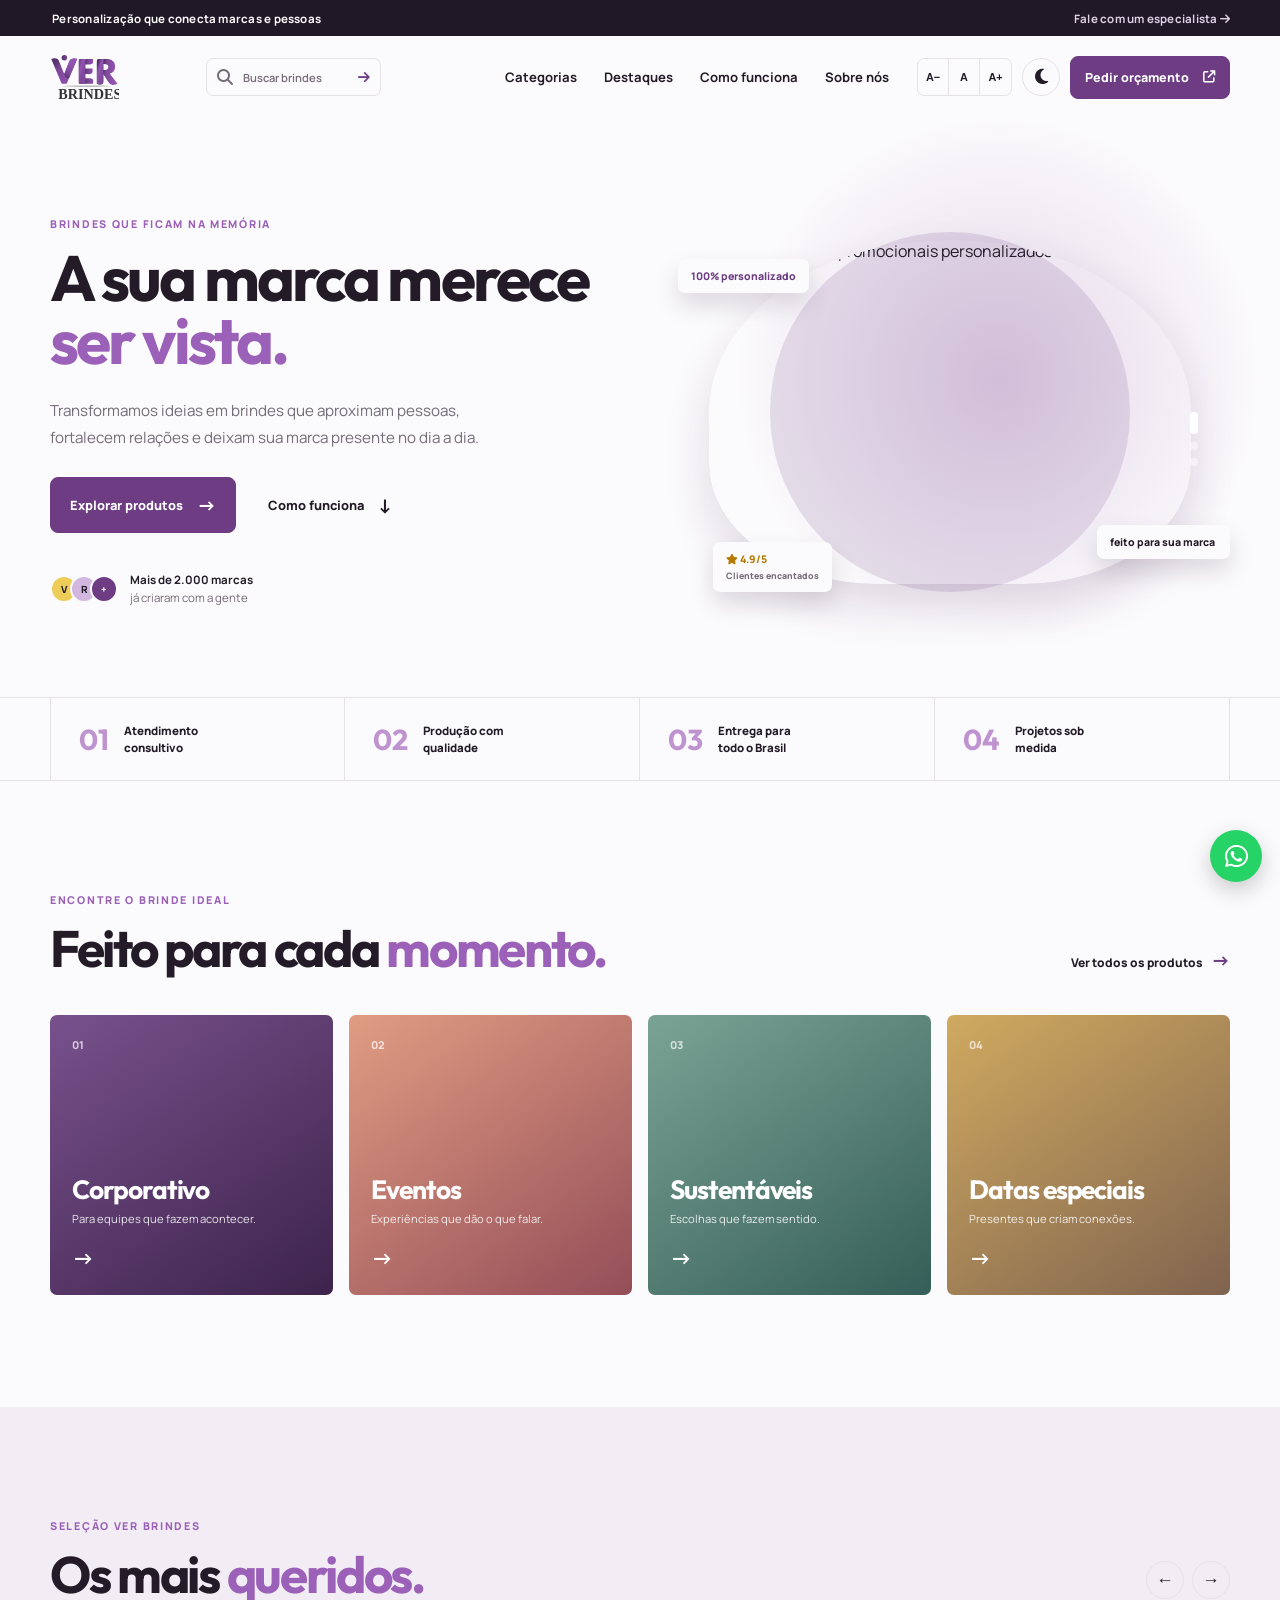
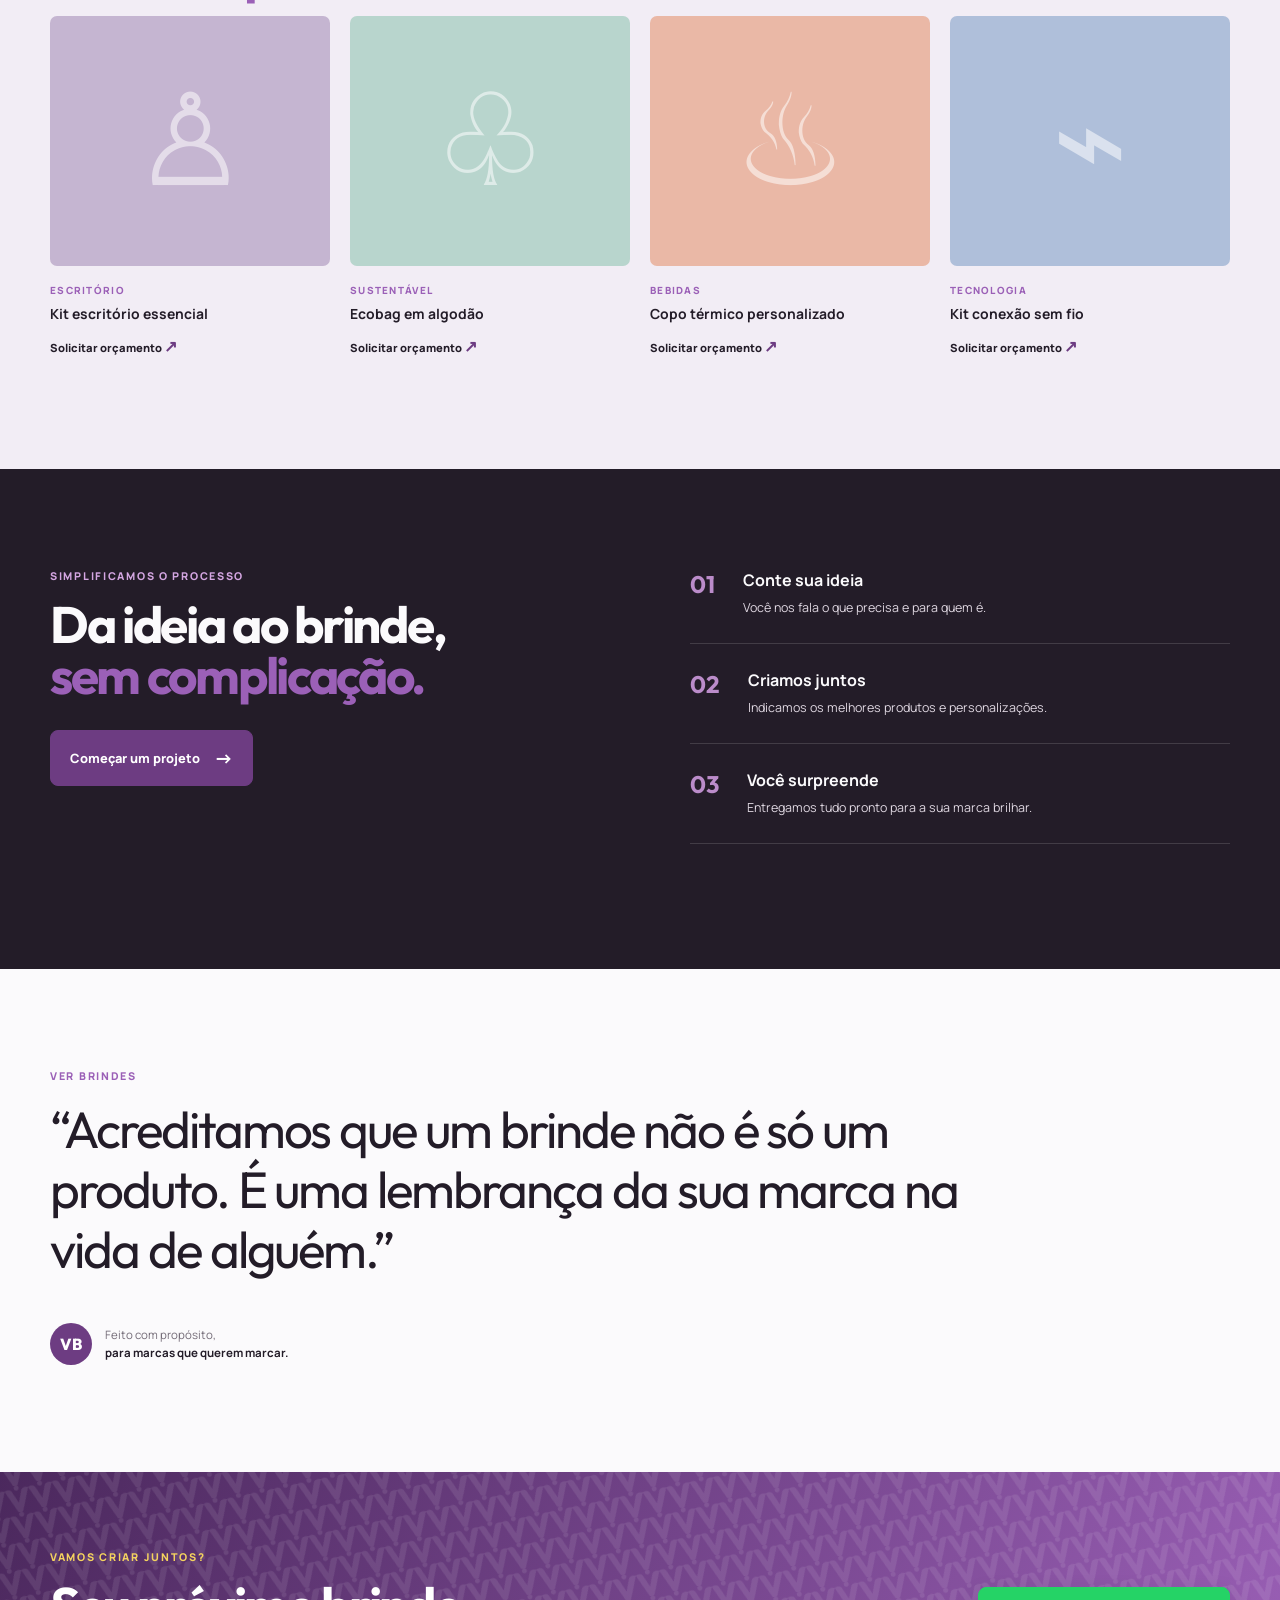
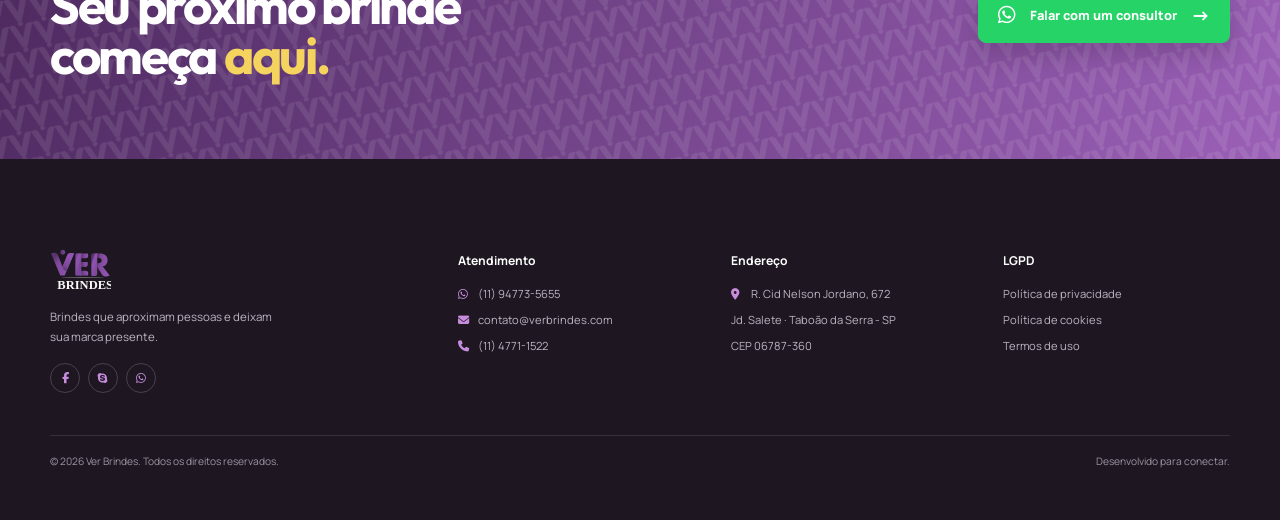
==== index.html @ 1de5b513 "Adicionar layout da Ver Brindes" ====
<!doctype html>
<html lang="pt-BR">
<head>
  <meta charset="utf-8">
  <meta name="viewport" content="width=device-width, initial-scale=1">
  <meta name="description" content="Ver Brindes — produtos personalizados para sua marca.">
  <title>Ver Brindes | Sua marca em boas mãos</title>
  <link rel="preconnect" href="https://fonts.googleapis.com">
  <link rel="preconnect" href="https://fonts.gstatic.com" crossorigin>
  <link href="https://fonts.googleapis.com/css2?family=Manrope:wght@400;500;600;700;800&family=Outfit:wght@500;600;700;800&display=swap" rel="stylesheet">
  <link rel="stylesheet" href="https://cdnjs.cloudflare.com/ajax/libs/font-awesome/6.7.2/css/all.min.css" referrerpolicy="no-referrer">
  <link rel="stylesheet" href="style.css">
</head>
<body>
  <a class="skip-link" href="#conteudo">Pular para o conteúdo</a>
  <div class="topbar"><div class="container"><span><i class="fa-solid fa-sparkles"></i> Personalização que conecta marcas e pessoas</span><a href="#">Fale com um especialista <i class="fa-solid fa-arrow-right"></i></a></div></div>
  <header class="header"><div class="container header-inner">
    <a class="brand" href="#" aria-label="Ver Brindes - página inicial"><img class="logo dark-logo" src="assets/logo-light.svg" alt="Ver Brindes"><img class="logo light-logo" src="assets/logo-dark.svg" alt=""></a>
    <form id="search-form" class="search" role="search"><label class="sr-only" for="search-input">Buscar produtos</label><i class="fa-solid fa-magnifying-glass" aria-hidden="true"></i><input id="search-input" type="search" placeholder="Buscar brindes" autocomplete="off"><button type="submit" aria-label="Buscar"><i class="fa-solid fa-arrow-right"></i></button></form><nav id="nav" class="nav" aria-label="Navegação principal"><a href="#">Categorias</a><a href="#">Destaques</a><a href="#">Como funciona</a><a href="#">Sobre nós</a></nav>
    <div class="header-actions"><div class="font-controls" aria-label="Tamanho do texto"><button id="font-minus" type="button" aria-label="Diminuir letras">A−</button><button id="font-reset" type="button" aria-label="Tamanho padrão">A</button><button id="font-plus" type="button" aria-label="Aumentar letras">A+</button></div><button id="theme-toggle" class="round-btn" type="button" aria-label="Alternar modo escuro"><i class="fa-solid fa-moon"></i></button><a class="quote small" href="#">Pedir orçamento <i class="fa-solid fa-arrow-up-right-from-square"></i></a><button id="menu-toggle" class="menu-btn" type="button" aria-label="Abrir menu" aria-expanded="false"><i class="fa-solid fa-bars"></i></button></div>
  </div></header>
  <main id="conteudo">
    <section id="inicio" class="hero"><div class="container hero-grid">
      <div class="hero-copy"><p class="eyebrow">BRINDES QUE FICAM NA MEMÓRIA</p><h1>A sua marca merece <em>ser vista.</em></h1><p class="hero-text">Transformamos ideias em brindes que aproximam pessoas, fortalecem relações e deixam sua marca presente no dia a dia.</p><div class="hero-actions"><a href="#" class="button primary">Explorar produtos <span>→</span></a><a href="#" class="button ghost">Como funciona <span>↓</span></a></div><div class="hero-proof"><div class="avatars"><i>V</i><i>R</i><i>+</i></div><p><strong>Mais de 2.000 marcas</strong><br>já criaram com a gente</p></div></div>
      <div class="hero-art" aria-label="Kit de brindes personalizados"><div class="halo"></div><div class="tag tag-one">100% personalizado</div><div class="tag tag-two">feito para sua marca <i class="fa-solid fa-sparkles"></i></div><div class="hero-slider"><img class="hero-slide active" src="https://storage.googleapis.com/agenciakender-conteudo/como-fidelizar-clientes-com-brindes-personalizados.webp" alt="Kit de produtos promocionais personalizados" loading="eager"><img class="hero-slide" src="https://blog.elobrindes.com.br/content/images/size/w2000/2025/07/brindes-mais-procurados.png.webp" alt="Variedade de brindes personalizados"><img class="hero-slide" src="https://matchbrindes.com.br/wp-content/uploads/2024/11/kit_executivo_02.jpg" alt="Kit corporativo personalizado"></div><div class="slider-dots" aria-label="Selecionar imagem do banner"><button class="active" type="button" aria-label="Imagem 1"></button><button type="button" aria-label="Imagem 2"></button><button type="button" aria-label="Imagem 3"></button></div><div class="hero-card"><span><i class="fa-solid fa-star"></i> 4.9/5</span><small>Clientes encantados</small></div></div>
    </div></section>
    <section class="trust"><div class="container trust-grid"><div><b>01</b><span>Atendimento<br>consultivo</span></div><div><b>02</b><span>Produção com<br>qualidade</span></div><div><b>03</b><span>Entrega para<br>todo o Brasil</span></div><div><b>04</b><span>Projetos sob<br>medida</span></div></div></section>
    <section id="categorias" class="section categories"><div class="container"><div class="section-head"><div><p class="eyebrow">ENCONTRE O BRINDE IDEAL</p><h2>Feito para cada <em>momento.</em></h2></div><a href="#destaques" class="text-link">Ver todos os produtos <span>→</span></a></div><div class="category-grid"><a href="#destaques" class="category c1"><span>01</span><h3>Corporativo</h3><p>Para equipes que fazem acontecer.</p><b>→</b></a><a href="#destaques" class="category c2"><span>02</span><h3>Eventos</h3><p>Experiências que dão o que falar.</p><b>→</b></a><a href="#destaques" class="category c3"><span>03</span><h3>Sustentáveis</h3><p>Escolhas que fazem sentido.</p><b>→</b></a><a href="#destaques" class="category c4"><span>04</span><h3>Datas especiais</h3><p>Presentes que criam conexões.</p><b>→</b></a></div></div></section>
    <section id="destaques" class="section products"><div class="container"><div class="section-head"><div><p class="eyebrow">SELEÇÃO VER BRINDES</p><h2>Os mais <em>queridos.</em></h2></div><div class="carousel-controls"><button class="round-btn" type="button" id="prev" aria-label="Produtos anteriores">←</button><button class="round-btn" type="button" id="next" aria-label="Próximos produtos">→</button></div></div><p id="search-feedback" class="search-feedback" aria-live="polite"></p><div id="product-track" class="product-track"><article class="product" data-search="kit escritorio essencial corporativo caderno caneta"><div class="product-image lavender">♙</div><p class="product-type">ESCRITÓRIO</p><h3>Kit escritório essencial</h3><a href="#">Solicitar orçamento <span>↗</span></a></article><article class="product" data-search="ecobag algodao sacola sustentável"><div class="product-image mint">♧</div><p class="product-type">SUSTENTÁVEL</p><h3>Ecobag em algodão</h3><a href="#">Solicitar orçamento <span>↗</span></a></article><article class="product" data-search="copo termico bebida garrafa"><div class="product-image peach">♨</div><p class="product-type">BEBIDAS</p><h3>Copo térmico personalizado</h3><a href="#">Solicitar orçamento <span>↗</span></a></article><article class="product" data-search="kit conexao sem fio tecnologia fone"><div class="product-image blue">⌁</div><p class="product-type">TECNOLOGIA</p><h3>Kit conexão sem fio</h3><a href="#">Solicitar orçamento <span>↗</span></a></article></div></div></section>
    <section id="como-funciona" class="how"><div class="container how-grid"><div><p class="eyebrow">SIMPLIFICAMOS O PROCESSO</p><h2>Da ideia ao brinde,<br><em>sem complicação.</em></h2><a href="#contato" class="button primary">Começar um projeto <span>→</span></a></div><ol><li><b>01</b><div><h3>Conte sua ideia</h3><p>Você nos fala o que precisa e para quem é.</p></div></li><li><b>02</b><div><h3>Criamos juntos</h3><p>Indicamos os melhores produtos e personalizações.</p></div></li><li><b>03</b><div><h3>Você surpreende</h3><p>Entregamos tudo pronto para a sua marca brilhar.</p></div></li></ol></div></section>
    <section id="sobre" class="quote-section"><div class="container"><p class="eyebrow">VER BRINDES</p><blockquote>“Acreditamos que um brinde não é só um produto. É uma lembrança da sua marca na vida de alguém.”</blockquote><div class="signature"><span>VB</span><p>Feito com propósito,<br><strong>para marcas que querem marcar.</strong></p></div></div></section>
    <section id="contato" class="contact"><div class="container contact-inner"><div><p class="eyebrow">VAMOS CRIAR JUNTOS?</p><h2>Seu próximo brinde<br>começa <em>aqui.</em></h2></div><a data-contact href="https://wa.me/5511947735655" class="button whatsapp-cta"><i class="fa-brands fa-whatsapp"></i> Falar com um consultor <span>→</span></a></div></section>
  </main>
  <footer><div class="container footer-main"><div class="footer-brand"><img src="assets/logo-dark.svg" alt="Ver Brindes"><p>Brindes que aproximam pessoas e deixam sua marca presente.</p><div class="socials"><a data-contact href="https://www.facebook.com/ver.brindes.50" aria-label="Facebook"><i class="fa-brands fa-facebook-f"></i></a><a data-contact href="https://join.skype.com/invite/Ver%20Brindes" aria-label="Skype"><i class="fa-brands fa-skype"></i></a><a data-contact href="https://wa.me/5511947735655" aria-label="WhatsApp"><i class="fa-brands fa-whatsapp"></i></a></div></div><div><h3>Atendimento</h3><a data-contact href="https://wa.me/5511947735655"><i class="fa-brands fa-whatsapp"></i> (11) 94773-5655</a><a data-contact href="mailto:contato@verbrindes.com"><i class="fa-solid fa-envelope"></i> contato@verbrindes.com</a><a data-contact href="tel:+551147711522"><i class="fa-solid fa-phone"></i> (11) 4771-1522</a></div><div><h3>Endereço</h3><a data-contact href="https://maps.google.com/?q=R.+Cid+Nelson+Jordano,+672,+Tabo%C3%A3o+da+Serra+-+SP"><i class="fa-solid fa-location-dot"></i> R. Cid Nelson Jordano, 672</a><a data-contact href="https://maps.google.com/?q=R.+Cid+Nelson+Jordano,+672,+Tabo%C3%A3o+da+Serra+-+SP">Jd. Salete · Taboão da Serra - SP</a><a data-contact href="https://maps.google.com/?q=R.+Cid+Nelson+Jordano,+672,+Tabo%C3%A3o+da+Serra+-+SP">CEP 06787-360</a></div><div><h3>LGPD</h3><a data-legal href="politica-de-privacidade.html">Política de privacidade</a><a data-legal href="politica-de-cookies.html">Política de cookies</a><a data-legal href="termos-de-uso.html">Termos de uso</a></div></div><div class="container footer-bottom"><p>© 2026 Ver Brindes. Todos os direitos reservados.</p><p>Desenvolvido para conectar.</p></div></footer>
  <a data-contact class="whatsapp-float" href="https://wa.me/5511947735655" aria-label="Falar pelo WhatsApp"><i class="fa-brands fa-whatsapp"></i></a>
  <script src="script.js"></script>
</body>
</html>
---- style.css ----
:root{--ink:#231c28;--muted:#746c78;--paper:#fbfafc;--surface:#f2edf5;--line:#e6e0e8;--purple:#6d3c82;--purple2:#9b60b7;--accent:#f1d64d;--serif:'Outfit',sans-serif;--sans:'Manrope',sans-serif;font-size:16px}*{box-sizing:border-box}html{scroll-behavior:smooth}body{margin:0;background:var(--paper);color:var(--ink);font-family:var(--sans);font-size:1rem;transition:.25s background,.25s color}body.dark{--ink:#f7f2f8;--muted:#c8bfca;--paper:#171319;--surface:#241e27;--line:#3d3341}.container{width:min(1180px,calc(100% - 48px));margin:auto}.skip-link{position:fixed;top:-3rem;left:1rem;background:#fff;color:#111;padding:.75rem;z-index:20}.skip-link:focus{top:1rem}.topbar{background:#201727;color:#fff;font-size:.72rem;font-weight:700;letter-spacing:.02em}.topbar .container{height:36px;display:flex;align-items:center;justify-content:space-between}.topbar a{color:#ded1e4;text-decoration:none}.header{position:sticky;top:0;background:color-mix(in srgb,var(--paper) 91%,transparent);backdrop-filter:blur(18px);z-index:10;border-bottom:1px solid transparent}.header-inner{height:82px;display:flex;align-items:center;justify-content:space-between;gap:28px}.brand{display:flex}.logo{width:128px;height:48px;object-fit:contain;object-position:left}.light-logo{display:none}body.dark .dark-logo{display:none}body.dark .light-logo{display:block}.nav{display:flex;gap:27px;margin-left:auto}.nav a,.footer-inner a{color:var(--ink);font-size:.82rem;font-weight:700;text-decoration:none}.header-actions{display:flex;align-items:center;gap:10px}.round-btn,.menu-btn{border:1px solid var(--line);background:transparent;color:var(--ink);width:38px;height:38px;border-radius:50%;cursor:pointer;font-size:1.1rem}.menu-btn{display:none}.quote,.button{display:inline-flex;align-items:center;gap:14px;border-radius:8px;padding:14px 19px;background:var(--purple);color:#fff;text-decoration:none;font-size:.78rem;font-weight:800;border:1px solid var(--purple);transition:.2s}.quote.small{padding:12px 14px}.quote:hover,.button.primary:hover{background:#4f2a60;transform:translateY(-2px)}.hero{overflow:hidden;padding:78px 0 70px;background:radial-gradient(circle at 78% 45%,#e3d5e9 0,transparent 25%)}body.dark .hero{background:radial-gradient(circle at 78% 45%,#3a2941 0,transparent 25%)}.hero-grid{display:grid;grid-template-columns:1fr 1fr;align-items:center;gap:60px}.eyebrow{font-size:.67rem;letter-spacing:.16em;font-weight:800;color:var(--purple2);margin:0 0 16px}.hero h1,h2{font-family:var(--serif);letter-spacing:-.045em;margin:0;line-height:.98;font-size:clamp(3rem,5vw,5.1rem);font-weight:700}.hero h1 em,h2 em{color:var(--purple2);font-style:normal}.hero-text{line-height:1.75;color:var(--muted);max-width:470px;font-size:.95rem;margin:26px 0}.hero-actions{display:flex;gap:12px;align-items:center}.button{font-size:.8rem}.button span{font-size:1.2rem}.button.ghost{background:transparent;color:var(--ink);border-color:transparent}.hero-proof{display:flex;align-items:center;gap:12px;margin-top:38px}.hero-proof p{color:var(--muted);font-size:.72rem;line-height:1.55;margin:0}.hero-proof strong{color:var(--ink)}.avatars{display:flex}.avatars i{width:28px;height:28px;border-radius:50%;display:grid;place-items:center;background:#d2b7df;border:2px solid var(--paper);margin-left:-8px;font-size:.62rem;font-style:normal;font-weight:800}.avatars i:first-child{margin-left:0;background:#edcc58}.avatars i:last-child{background:var(--purple);color:#fff}.hero-art{height:430px;position:relative;display:grid;place-items:center}.hero-art .halo{position:absolute;width:360px;height:360px;border-radius:50%;background:var(--purple);opacity:.15}.hero-art img{width:86%;height:80%;object-fit:cover;border-radius:50% 50% 35% 35%;position:relative;z-index:1;box-shadow:0 22px 45px #47205524}.tag,.hero-card{position:absolute;z-index:2;background:var(--paper);padding:10px 13px;border-radius:7px;box-shadow:0 12px 25px #1d092322;font-size:.66rem;font-weight:800}.tag-one{top:62px;left:8px;color:var(--purple)}.tag-two{right:0;bottom:68px}.hero-card{left:43px;bottom:35px;display:grid;gap:4px}.hero-card span{color:#b57a00}.hero-card small{color:var(--muted)}.trust{border-block:1px solid var(--line)}.trust-grid{display:grid;grid-template-columns:repeat(4,1fr)}.trust-grid div{display:flex;align-items:center;gap:15px;padding:23px 28px;border-right:1px solid var(--line)}.trust-grid div:first-child{border-left:1px solid var(--line)}.trust-grid b{font-family:var(--serif);font-size:1.8rem;color:#bf93d0}.trust-grid span{font-size:.72rem;font-weight:800;line-height:1.5}.section{padding:112px 0}.section-head{display:flex;justify-content:space-between;align-items:end;margin-bottom:42px}.section h2,.how h2,.contact h2{font-size:clamp(2.5rem,4vw,4.1rem)}.text-link{font-size:.75rem;font-weight:800;color:var(--ink);text-decoration:none}.text-link span{color:var(--purple);font-size:1.2rem;margin-left:6px}.category-grid{display:grid;grid-template-columns:repeat(4,1fr);gap:16px}.category{min-height:280px;padding:22px;display:flex;flex-direction:column;text-decoration:none;color:#fff;border-radius:7px;overflow:hidden;position:relative;background:var(--purple);transition:.2s}.category:hover{transform:translateY(-6px)}.category span{font-size:.68rem;font-weight:800;opacity:.7}.category h3{font-family:var(--serif);font-size:1.65rem;letter-spacing:-.04em;margin:auto 0 5px}.category p{font-size:.7rem;line-height:1.5;margin:0;color:#fffD}.category b{font-size:1.4rem;margin-top:14px}.c1{background:linear-gradient(145deg,#78518c,#3d234c)}.c2{background:linear-gradient(145deg,#e19c83,#944e58)}.c3{background:linear-gradient(145deg,#7ba395,#355e58)}.c4{background:linear-gradient(145deg,#d0aa60,#80634f)}.products{background:var(--surface)}.carousel-controls{display:flex;gap:8px}.product-track{display:grid;grid-template-columns:repeat(4,1fr);gap:20px}.product-image{height:250px;border-radius:7px;display:grid;place-items:center;font-size:8rem;color:#fff8;font-family:serif}.lavender{background:#c5b5d1}.mint{background:#b8d5cd}.peach{background:#eab8a6}.blue{background:#afbfda}.product-type{font-size:.62rem;letter-spacing:.13em;color:var(--purple2);font-weight:800;margin:17px 0 7px}.product h3{font-size:.87rem;margin:0 0 12px}.product a{font-size:.7rem;color:var(--ink);font-weight:800;text-decoration:none}.product a span{color:var(--purple);font-size:1rem}.how{background:var(--ink);color:var(--paper);padding:100px 0}.how .eyebrow{color:#d4a6e2}.how-grid{display:grid;grid-template-columns:1fr 1fr;gap:100px}.how .button{margin-top:30px}.how ol{padding:0;margin:0;list-style:none}.how li{display:flex;gap:28px;padding:0 0 25px;margin-bottom:25px;border-bottom:1px solid #ffffff24}.how li b{font-family:var(--serif);font-size:1.5rem;color:#bb8cca}.how h3{font-size:1rem;margin:0 0 8px}.how li p{font-size:.78rem;color:#ded6e0;line-height:1.5;margin:0}.quote-section{padding:100px 0}.quote-section blockquote{font-family:var(--serif);letter-spacing:-.04em;line-height:1.18;font-size:clamp(2rem,4vw,3.6rem);max-width:920px;margin:0}.signature{display:flex;align-items:center;gap:13px;margin-top:35px}.signature span{width:42px;height:42px;border-radius:50%;background:var(--purple);color:#fff;display:grid;place-items:center;font-family:var(--serif);font-weight:800}.signature p{font-size:.72rem;line-height:1.5;color:var(--muted)}.signature strong{color:var(--ink)}.contact{padding:78px 0;background:linear-gradient(115deg,#4b285d,#9b60b7);color:#fff}.contact-inner{display:flex;justify-content:space-between;align-items:center}.contact .eyebrow{color:#ead9ee}.contact h2 em{color:#f4d35e}.button.white{background:#fff;color:#4f2a60;border-color:#fff}.button.white:hover{transform:translateY(-2px)}footer{background:#1e1722;color:#eee;padding:34px 0}.footer-inner{display:flex;align-items:center;justify-content:space-between;gap:30px}.footer-inner img{width:105px;height:38px;object-fit:contain}.footer-inner p,.footer-inner a{color:#bdb4c0;font-size:.68rem}.footer-inner div{display:flex;gap:18px}.accessibility{position:fixed;right:18px;bottom:18px;z-index:12}.accessibility>button{width:48px;height:48px;border-radius:50%;border:0;background:#201727;color:#fff;font-size:1rem;font-family:serif;font-weight:800;box-shadow:0 6px 17px #0003;cursor:pointer}.accessibility>button span{font-size:.67rem}.accessibility-panel{position:absolute;right:0;bottom:58px;width:196px;background:var(--paper);border:1px solid var(--line);box-shadow:0 12px 28px #0003;border-radius:10px;padding:15px}.accessibility-panel strong{font-size:.73rem}.accessibility-panel div{display:flex;gap:6px;margin-top:10px}.accessibility-panel button{border:1px solid var(--line);border-radius:6px;flex:1;padding:8px 2px;background:var(--surface);color:var(--ink);cursor:pointer;font-weight:800}@media(max-width:760px){.container{width:min(100% - 32px,580px)}.topbar .container{justify-content:center}.topbar a{display:none}.header-inner{height:68px}.nav{display:none;position:absolute;top:67px;left:0;right:0;background:var(--paper);padding:22px 16px;border-bottom:1px solid var(--line);flex-direction:column}.nav.open{display:flex}.menu-btn{display:block;border-radius:7px}.quote.small{display:none}.hero{padding:50px 0}.hero-grid,.how-grid{grid-template-columns:1fr;gap:35px}.hero-art{height:330px;grid-row:1}.hero-art img{height:85%}.hero h1{font-size:3.45rem}.trust-grid{grid-template-columns:1fr 1fr}.trust-grid div{padding:18px 12px;border-bottom:1px solid var(--line)}.trust-grid div:first-child{border-left:0}.section{padding:70px 0}.section-head{align-items:start;margin-bottom:30px}.text-link{display:none}.category-grid{grid-template-columns:1fr 1fr}.category{min-height:210px;padding:17px}.product-track{display:flex;overflow:auto;scroll-snap-type:x mandatory;padding-bottom:8px}.product{min-width:225px;scroll-snap-align:start}.product-image{height:210px}.how{padding:70px 0}.how-grid{gap:45px}.contact-inner{align-items:start;gap:32px;flex-direction:column}.footer-inner{flex-direction:column;align-items:flex-start;gap:15px}.footer-inner p{margin:0}.hero-actions{flex-wrap:wrap}}@media(max-width:400px){.category-grid{gap:10px}.category h3{font-size:1.35rem}.hero h1{font-size:3rem}}
.font-controls{display:flex;align-items:center;border:1px solid var(--line);border-radius:7px;overflow:hidden}.font-controls button{background:transparent;border:0;border-right:1px solid var(--line);color:var(--ink);height:36px;min-width:31px;padding:0 7px;font-size:.68rem;font-weight:800;cursor:pointer}.font-controls button:last-child{border-right:0}.font-controls button:hover{background:var(--surface)}.whatsapp-float{position:fixed;right:18px;bottom:18px;z-index:12;width:52px;height:52px;display:grid;place-items:center;border-radius:50%;background:#25d366;color:#fff;text-decoration:none;font-size:1.65rem;box-shadow:0 8px 22px #0003;transition:.2s}.whatsapp-float:hover{transform:scale(1.08);background:#1ebe5a}.hero-slider{width:86%;height:80%;position:relative;z-index:1;border-radius:50% 50% 35% 35%;overflow:hidden;box-shadow:0 22px 45px #47205524}.hero-slider .hero-slide{position:absolute;inset:0;width:100%;height:100%;object-fit:cover;opacity:0;transform:scale(1.05);transition:opacity .6s ease,transform 4s ease}.hero-slider .hero-slide.active{opacity:1;transform:scale(1)}.slider-dots{position:absolute;z-index:3;right:32px;top:50%;display:flex;flex-direction:column;gap:8px}.slider-dots button{width:8px;height:8px;padding:0;border-radius:50%;border:0;background:#fff8;cursor:pointer}.slider-dots button.active{height:22px;border-radius:10px;background:#fff}
.search{display:flex;align-items:center;gap:8px;width:175px;padding:0 10px;height:38px;border:1px solid var(--line);border-radius:7px;color:var(--muted)}.search input{width:100%;border:0;outline:0;background:transparent;color:var(--ink);font:600 .7rem var(--sans)}.search input::placeholder{color:var(--muted)}.search button{border:0;background:transparent;color:var(--purple);padding:0;cursor:pointer}.sr-only{position:absolute;width:1px;height:1px;padding:0;margin:-1px;overflow:hidden;clip:rect(0,0,0,0);white-space:nowrap;border:0}.search-feedback{margin:-25px 0 20px;color:var(--muted);font-size:.76rem;font-weight:700}.product.is-hidden{display:none}.footer-main{display:grid;grid-template-columns:1.6fr repeat(3,1fr);gap:45px;padding:55px 0 42px}.footer-main img{width:122px;height:43px;object-fit:contain;object-position:left}.footer-main p{max-width:235px;color:#bdb4c0;font-size:.72rem;line-height:1.7}.footer-main h3{margin:4px 0 17px;color:#fff;font-size:.76rem}.footer-main a{display:block;margin:0 0 11px;color:#bdb4c0;font-size:.7rem;text-decoration:none}.footer-main a:hover{color:#fff}.footer-main a i{width:18px;color:#c68ddd}.socials{display:flex;gap:8px;margin-top:17px}.footer-main .socials a{display:grid;place-items:center;width:30px;height:30px;margin:0;border:1px solid #ffffff2e;border-radius:50%;color:#fff}.footer-bottom{border-top:1px solid #ffffff1b;display:flex;justify-content:space-between;padding:18px 0}.footer-bottom p{margin:0;color:#9d94a0;font-size:.64rem}@media(max-width:760px){.search{display:none}.footer-main{grid-template-columns:1fr 1fr;gap:30px;padding:40px 0}.footer-brand{grid-column:1/-1}.footer-bottom{gap:8px;flex-direction:column}}
.legal{width:min(780px,calc(100% - 40px));margin:0 auto;padding:70px 0 100px}.legal h1{font-family:var(--serif);font-size:clamp(2.8rem,7vw,4.5rem);letter-spacing:-.05em;margin:0 0 10px}.legal h2{font-family:var(--serif);font-size:1.5rem;letter-spacing:-.03em;margin:42px 0 10px}.legal p{max-width:680px;color:var(--muted);line-height:1.8;font-size:.9rem}.legal .legal-date{font-size:.72rem;margin-top:0}.legal-back{display:inline-block;margin-bottom:60px;color:var(--purple);font-size:.76rem;font-weight:800;text-decoration:none}
.contact{position:relative;overflow:hidden}.contact::before{content:"";position:absolute;inset:-220px;background-image:url("assets/ico.png");background-repeat:repeat;background-size:24px;opacity:.09;filter:grayscale(1) brightness(4);transform:rotate(-12deg);pointer-events:none}.contact-inner{position:relative;z-index:1}.button.whatsapp-cta{background:#25d366;border-color:#25d366;color:#fff;box-shadow:0 12px 25px #25132b35}.button.whatsapp-cta:hover{background:#1ebe5a;border-color:#1ebe5a}.button.whatsapp-cta i{font-size:1.25rem}
.contact .eyebrow{color:#f4d35e}
.nav a,.product a{position:relative;transition:color .2s}.nav a::after,.product a::after{content:"";position:absolute;left:0;right:0;bottom:-5px;height:2px;background:var(--purple2);transform:scaleX(0);transform-origin:left;transition:transform .22s ease}.nav a:hover,.product a:hover{color:var(--purple2)}.nav a:hover::after,.product a:hover::after{transform:scaleX(1)}.product a:hover span{display:inline-block;transform:translate(3px,-3px);transition:transform .2s}
.footer-main .socials a{display:flex;align-items:center;justify-content:center;line-height:1;transition:transform .2s ease,background .2s ease,border-color .2s ease,color .2s ease}.footer-main .socials a i{display:block;width:auto;line-height:1}.footer-main .socials a:hover{background:var(--purple2);border-color:var(--purple2);color:#fff;transform:translateY(-4px)}
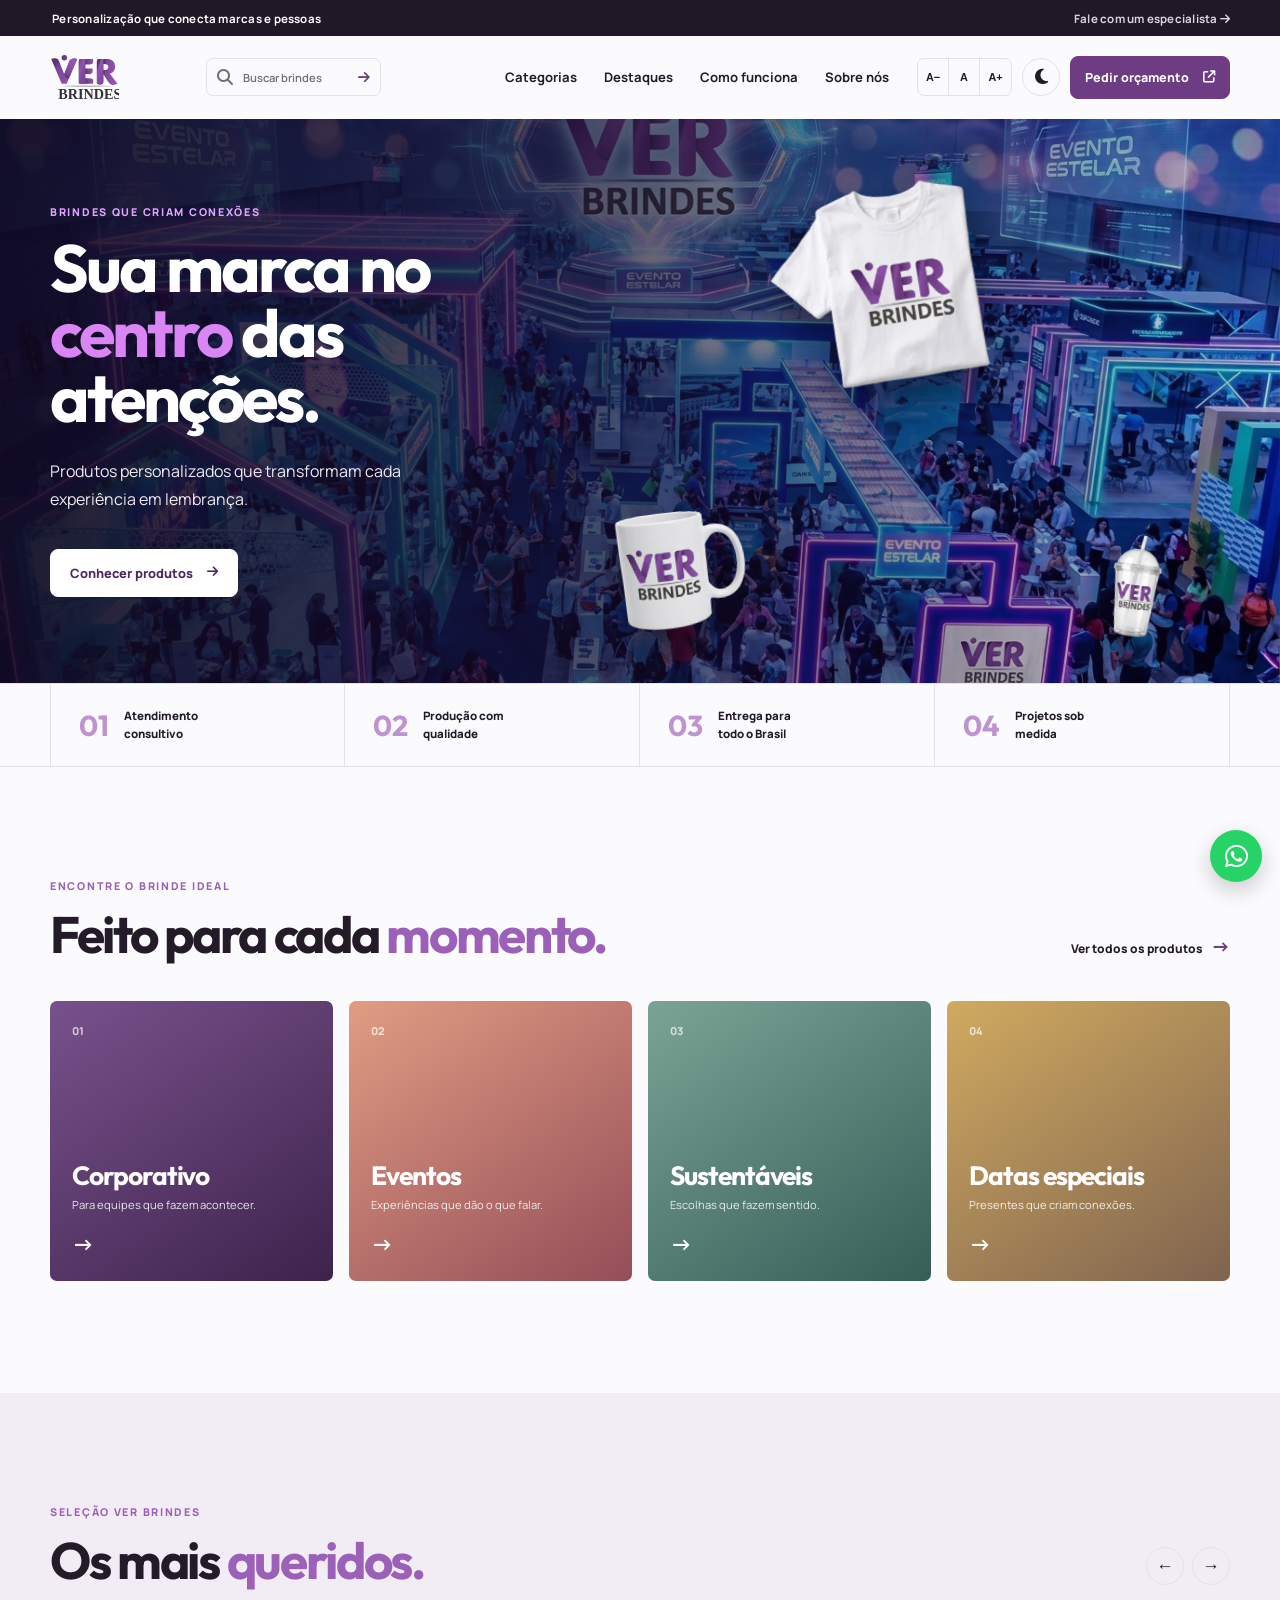
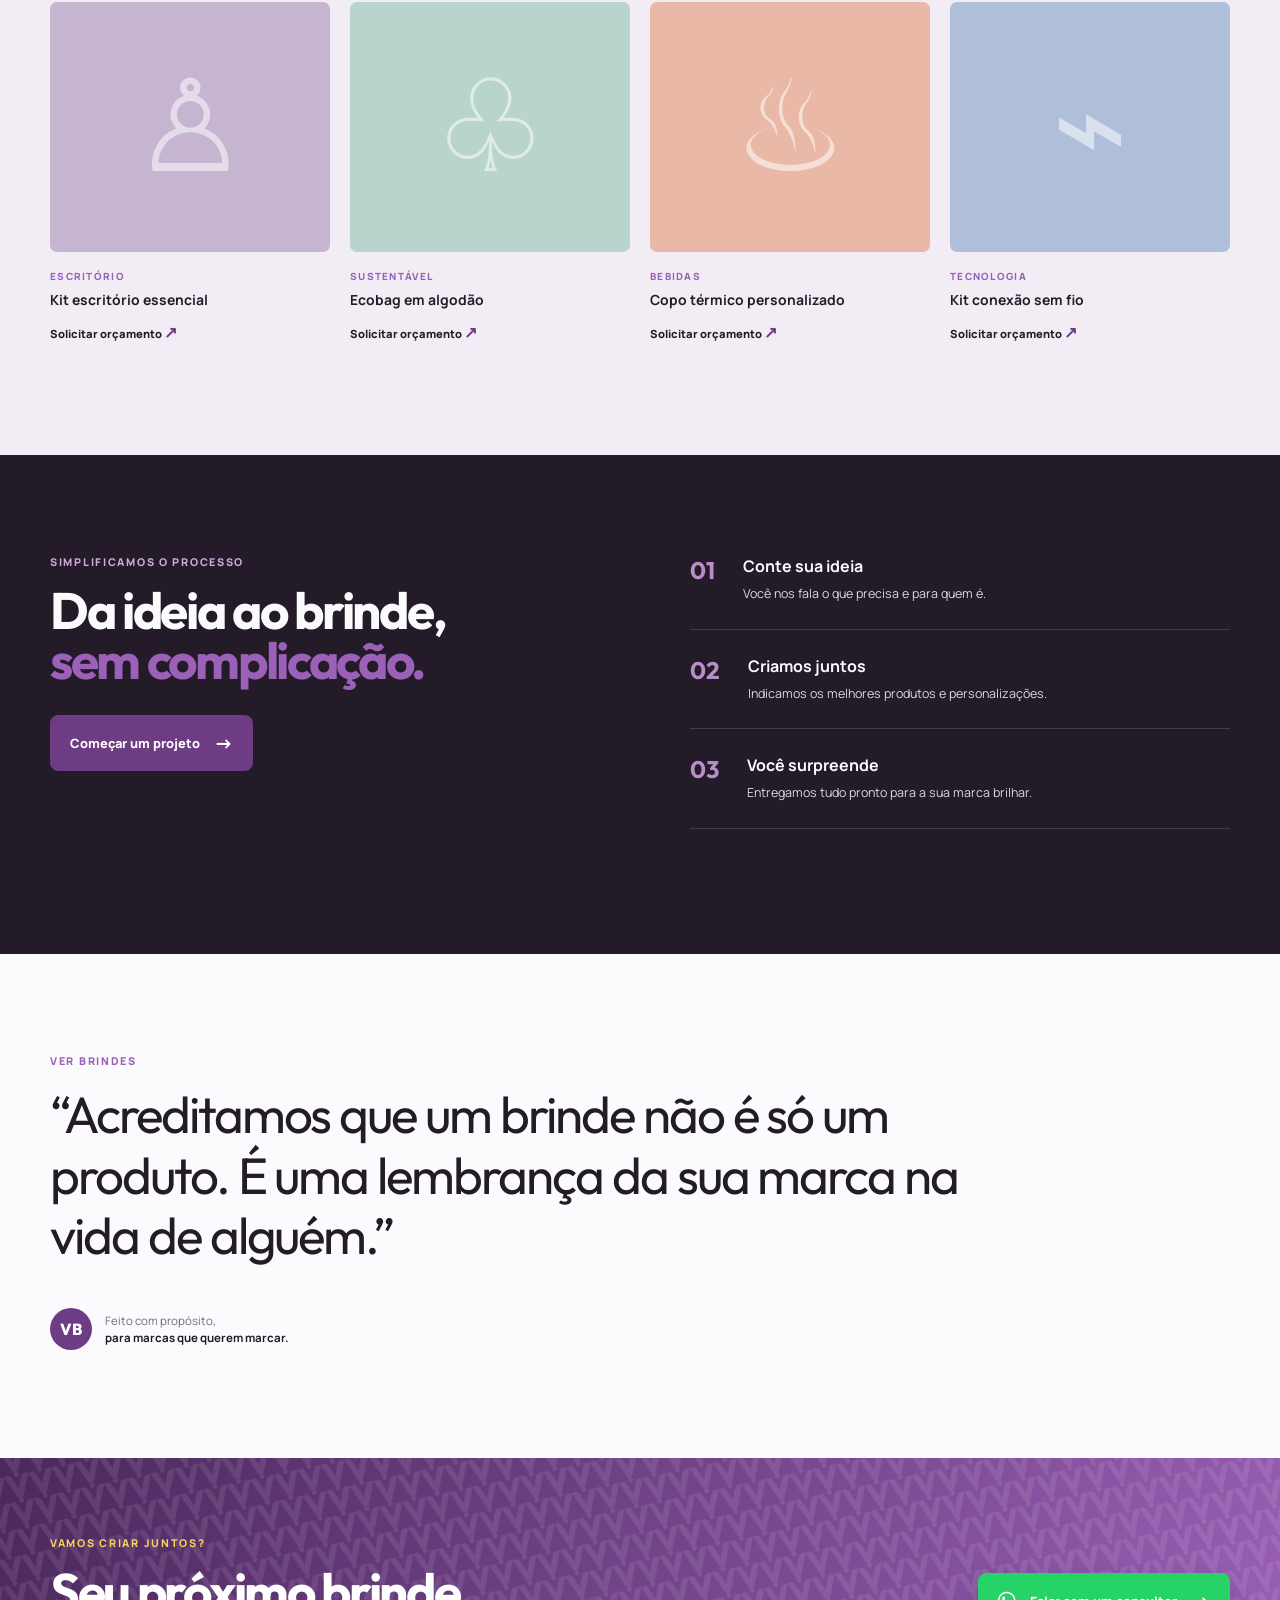
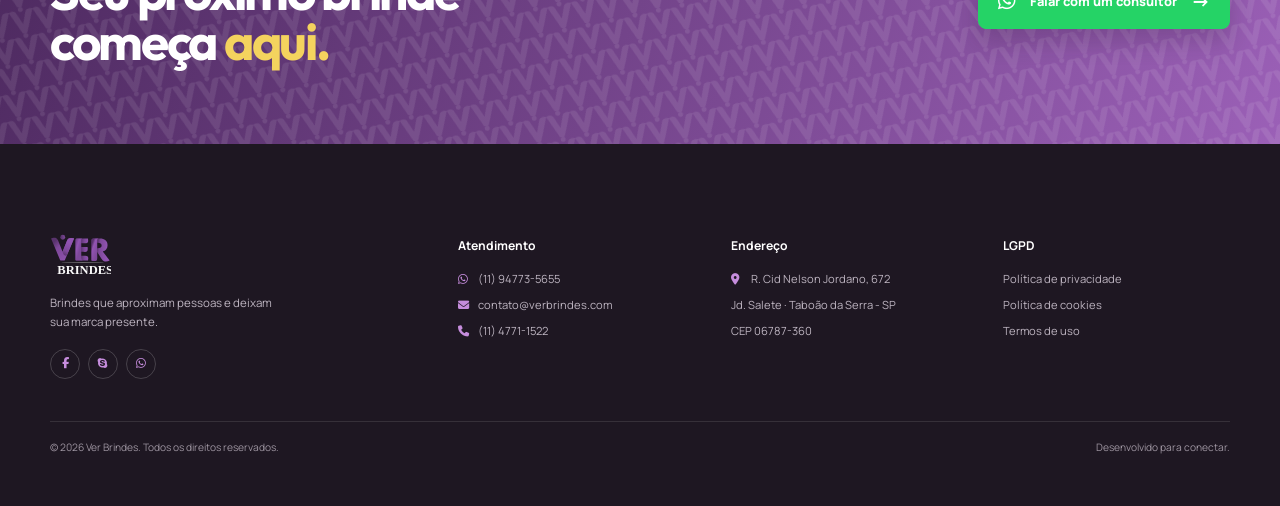
==== commit 56575313: "Atualizar banner parallax da home" ====
--- a/index.html
+++ b/index.html
@@ -20,9 +20,9 @@
     <div class="header-actions"><div class="font-controls" aria-label="Tamanho do texto"><button id="font-minus" type="button" aria-label="Diminuir letras">A−</button><button id="font-reset" type="button" aria-label="Tamanho padrão">A</button><button id="font-plus" type="button" aria-label="Aumentar letras">A+</button></div><button id="theme-toggle" class="round-btn" type="button" aria-label="Alternar modo escuro"><i class="fa-solid fa-moon"></i></button><a class="quote small" href="#">Pedir orçamento <i class="fa-solid fa-arrow-up-right-from-square"></i></a><button id="menu-toggle" class="menu-btn" type="button" aria-label="Abrir menu" aria-expanded="false"><i class="fa-solid fa-bars"></i></button></div>
   </div></header>
   <main id="conteudo">
-    <section id="inicio" class="hero"><div class="container hero-grid">
-      <div class="hero-copy"><p class="eyebrow">BRINDES QUE FICAM NA MEMÓRIA</p><h1>A sua marca merece <em>ser vista.</em></h1><p class="hero-text">Transformamos ideias em brindes que aproximam pessoas, fortalecem relações e deixam sua marca presente no dia a dia.</p><div class="hero-actions"><a href="#" class="button primary">Explorar produtos <span>→</span></a><a href="#" class="button ghost">Como funciona <span>↓</span></a></div><div class="hero-proof"><div class="avatars"><i>V</i><i>R</i><i>+</i></div><p><strong>Mais de 2.000 marcas</strong><br>já criaram com a gente</p></div></div>
-      <div class="hero-art" aria-label="Kit de brindes personalizados"><div class="halo"></div><div class="tag tag-one">100% personalizado</div><div class="tag tag-two">feito para sua marca <i class="fa-solid fa-sparkles"></i></div><div class="hero-slider"><img class="hero-slide active" src="https://storage.googleapis.com/agenciakender-conteudo/como-fidelizar-clientes-com-brindes-personalizados.webp" alt="Kit de produtos promocionais personalizados" loading="eager"><img class="hero-slide" src="https://blog.elobrindes.com.br/content/images/size/w2000/2025/07/brindes-mais-procurados.png.webp" alt="Variedade de brindes personalizados"><img class="hero-slide" src="https://matchbrindes.com.br/wp-content/uploads/2024/11/kit_executivo_02.jpg" alt="Kit corporativo personalizado"></div><div class="slider-dots" aria-label="Selecionar imagem do banner"><button class="active" type="button" aria-label="Imagem 1"></button><button type="button" aria-label="Imagem 2"></button><button type="button" aria-label="Imagem 3"></button></div><div class="hero-card"><span><i class="fa-solid fa-star"></i> 4.9/5</span><small>Clientes encantados</small></div></div>
+    <section id="inicio" class="hero parallax-hero"><div class="hero-shade"></div><div class="container hero-grid">
+      <div class="hero-copy"><p class="eyebrow">BRINDES QUE CRIAM CONEXÕES</p><h1>Sua marca no <em>centro</em> das atenções.</h1><p class="hero-text">Produtos personalizados que transformam cada experiência em lembrança.</p><a href="#" class="button primary">Conhecer produtos <i class="fa-solid fa-arrow-right"></i></a></div>
+      <div class="parallax-stage" aria-label="Produtos personalizados Ver Brindes"><img class="parallax-product product-shirt" src="assets/camiseta.png" alt="Camiseta personalizada Ver Brindes"><img class="parallax-product product-cup" src="assets/copo.png" alt="Copo personalizado Ver Brindes"><img class="parallax-product product-mug" src="assets/caneca.png" alt="Caneca personalizada Ver Brindes"></div>
     </div></section>
     <section class="trust"><div class="container trust-grid"><div><b>01</b><span>Atendimento<br>consultivo</span></div><div><b>02</b><span>Produção com<br>qualidade</span></div><div><b>03</b><span>Entrega para<br>todo o Brasil</span></div><div><b>04</b><span>Projetos sob<br>medida</span></div></div></section>
     <section id="categorias" class="section categories"><div class="container"><div class="section-head"><div><p class="eyebrow">ENCONTRE O BRINDE IDEAL</p><h2>Feito para cada <em>momento.</em></h2></div><a href="#destaques" class="text-link">Ver todos os produtos <span>→</span></a></div><div class="category-grid"><a href="#destaques" class="category c1"><span>01</span><h3>Corporativo</h3><p>Para equipes que fazem acontecer.</p><b>→</b></a><a href="#destaques" class="category c2"><span>02</span><h3>Eventos</h3><p>Experiências que dão o que falar.</p><b>→</b></a><a href="#destaques" class="category c3"><span>03</span><h3>Sustentáveis</h3><p>Escolhas que fazem sentido.</p><b>→</b></a><a href="#destaques" class="category c4"><span>04</span><h3>Datas especiais</h3><p>Presentes que criam conexões.</p><b>→</b></a></div></div></section>
--- a/style.css
+++ b/style.css
@@ -6,3 +6,5 @@
 .contact .eyebrow{color:#f4d35e}
 .nav a,.product a{position:relative;transition:color .2s}.nav a::after,.product a::after{content:"";position:absolute;left:0;right:0;bottom:-5px;height:2px;background:var(--purple2);transform:scaleX(0);transform-origin:left;transition:transform .22s ease}.nav a:hover,.product a:hover{color:var(--purple2)}.nav a:hover::after,.product a:hover::after{transform:scaleX(1)}.product a:hover span{display:inline-block;transform:translate(3px,-3px);transition:transform .2s}
 .footer-main .socials a{display:flex;align-items:center;justify-content:center;line-height:1;transition:transform .2s ease,background .2s ease,border-color .2s ease,color .2s ease}.footer-main .socials a i{display:block;width:auto;line-height:1}.footer-main .socials a:hover{background:var(--purple2);border-color:var(--purple2);color:#fff;transform:translateY(-4px)}
+.parallax-hero{--scroll-y:0px;position:relative;min-height:560px;padding:0;isolation:isolate;background-color:#171029;background-image:url("assets/c_bg.jfif");background-size:cover;background-repeat:no-repeat;background-position:center calc(50% + var(--scroll-y));color:#fff}.parallax-hero .hero-shade{position:absolute;inset:0;z-index:-1;background:linear-gradient(90deg,rgba(17,9,31,.92) 0%,rgba(21,10,39,.72) 42%,rgba(18,8,35,.15) 100%)}.parallax-hero .hero-grid{min-height:560px;grid-template-columns:.9fr 1.1fr;gap:0}.parallax-hero .hero-copy{position:relative;z-index:3;padding:86px 0}.parallax-hero .eyebrow{color:#e1a6ff}.parallax-hero h1{font-size:clamp(3.2rem,5.2vw,5.6rem);max-width:650px}.parallax-hero h1 em{color:#d986f4}.parallax-hero .hero-text{max-width:420px;color:#f0e9f2;font-size:1rem}.parallax-hero .button{margin-top:10px;background:#fff;color:#4e2861;border-color:#fff}.parallax-hero .button:hover{background:#d98af2;color:#fff;border-color:#d98af2}.parallax-stage{position:relative;height:100%;min-height:560px;overflow:visible}.parallax-product{--parallax-x:0px;--parallax-y:0px;position:absolute;display:block;mix-blend-mode:normal;filter:drop-shadow(0 22px 18px rgba(5,1,14,.45));transition:transform .45s cubic-bezier(.2,.8,.2,1);will-change:transform}.product-shirt{width:46%;right:28%;top:9%;transform:translate(var(--parallax-x),var(--parallax-y)) rotate(-9deg);animation:float-shirt 6s ease-in-out infinite}.product-cup{width:23%;right:3%;bottom:7%;transform:translate(var(--parallax-x),var(--parallax-y)) rotate(7deg);animation:float-cup 5.2s ease-in-out infinite .6s}.product-mug{width:33%;left:-3%;bottom:6%;transform:translate(var(--parallax-x),var(--parallax-y)) rotate(-7deg);animation:float-mug 5.8s ease-in-out infinite 1s}@keyframes float-shirt{50%{transform:translate(var(--parallax-x),calc(var(--parallax-y) - 15px)) rotate(-6deg)}}@keyframes float-cup{50%{transform:translate(var(--parallax-x),calc(var(--parallax-y) - 12px)) rotate(4deg)}}@keyframes float-mug{50%{transform:translate(var(--parallax-x),calc(var(--parallax-y) - 11px)) rotate(-4deg)}}@media(max-width:760px){.parallax-hero{min-height:650px}.parallax-hero .hero-grid{min-height:650px;display:block}.parallax-hero .hero-copy{padding:58px 0 0}.parallax-hero h1{font-size:3.35rem}.parallax-stage{min-height:365px}.product-shirt{width:52%;right:24%;top:3%}.product-cup{width:29%;right:-3%;bottom:2%}.product-mug{width:39%;left:-5%;bottom:4%}}@media(prefers-reduced-motion:reduce){.parallax-product{animation:none}}
+body.dark .parallax-hero{background-color:#171029;background-image:url("assets/c_bg.jfif");background-size:cover;background-repeat:no-repeat;background-position:center calc(50% + var(--scroll-y, 0px))}
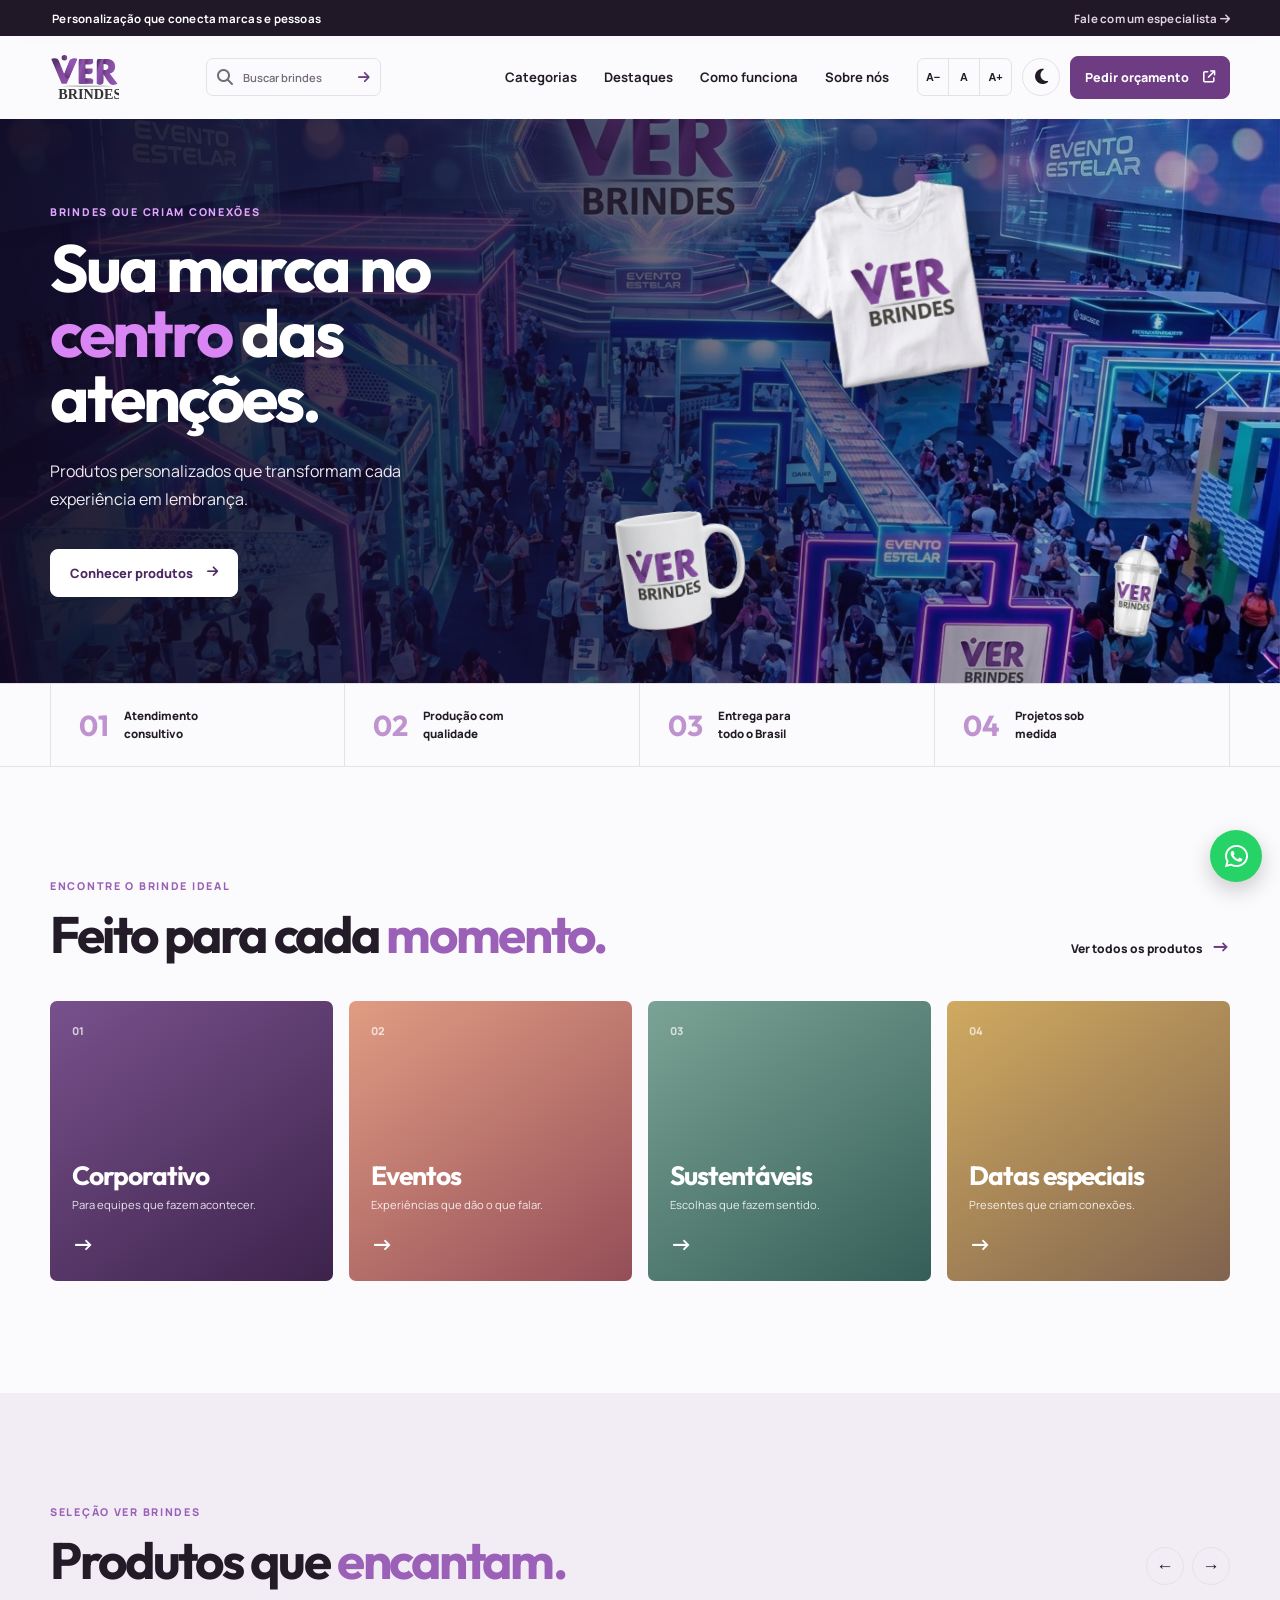
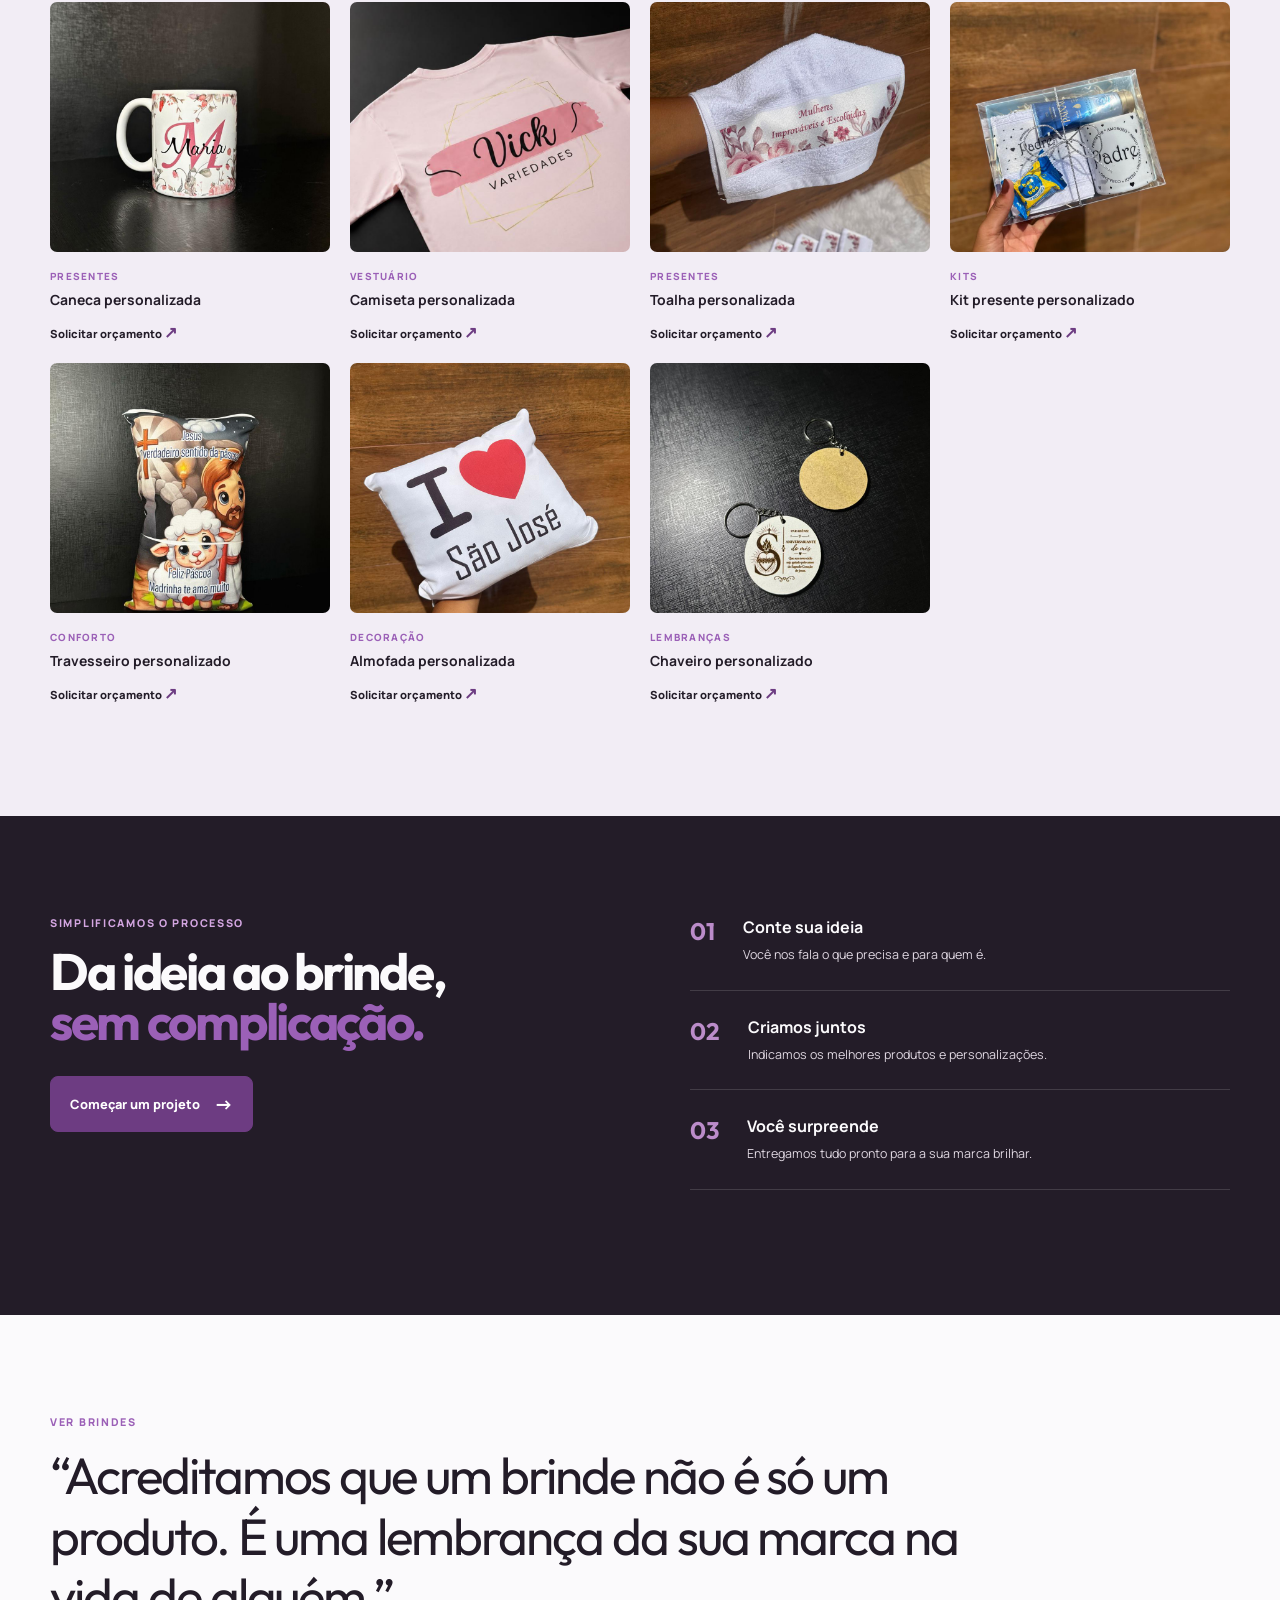
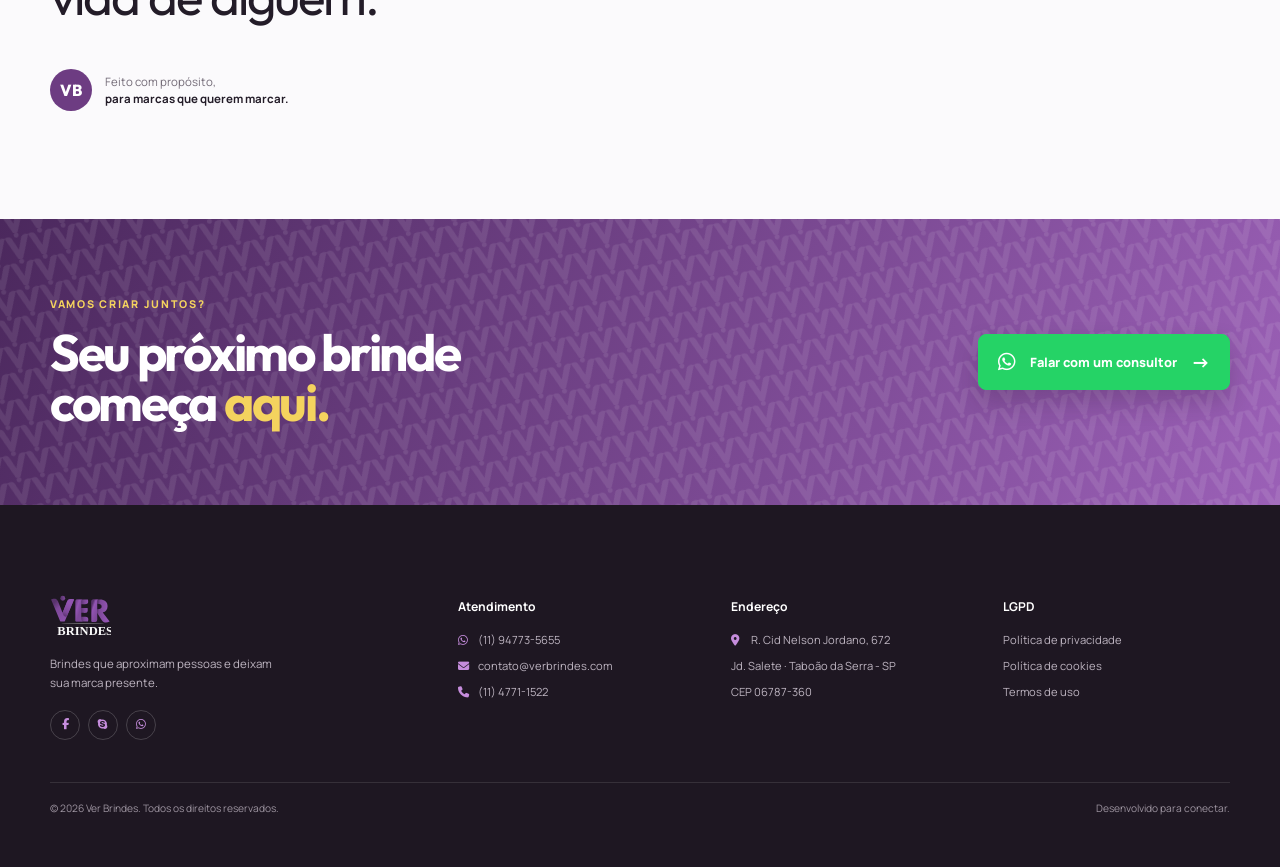
==== commit 0c4d664a: "Adicionar vitrine de produtos personalizados" ====
--- a/index.html
+++ b/index.html
@@ -26,7 +26,7 @@
     </div></section>
     <section class="trust"><div class="container trust-grid"><div><b>01</b><span>Atendimento<br>consultivo</span></div><div><b>02</b><span>Produção com<br>qualidade</span></div><div><b>03</b><span>Entrega para<br>todo o Brasil</span></div><div><b>04</b><span>Projetos sob<br>medida</span></div></div></section>
     <section id="categorias" class="section categories"><div class="container"><div class="section-head"><div><p class="eyebrow">ENCONTRE O BRINDE IDEAL</p><h2>Feito para cada <em>momento.</em></h2></div><a href="#destaques" class="text-link">Ver todos os produtos <span>→</span></a></div><div class="category-grid"><a href="#destaques" class="category c1"><span>01</span><h3>Corporativo</h3><p>Para equipes que fazem acontecer.</p><b>→</b></a><a href="#destaques" class="category c2"><span>02</span><h3>Eventos</h3><p>Experiências que dão o que falar.</p><b>→</b></a><a href="#destaques" class="category c3"><span>03</span><h3>Sustentáveis</h3><p>Escolhas que fazem sentido.</p><b>→</b></a><a href="#destaques" class="category c4"><span>04</span><h3>Datas especiais</h3><p>Presentes que criam conexões.</p><b>→</b></a></div></div></section>
-    <section id="destaques" class="section products"><div class="container"><div class="section-head"><div><p class="eyebrow">SELEÇÃO VER BRINDES</p><h2>Os mais <em>queridos.</em></h2></div><div class="carousel-controls"><button class="round-btn" type="button" id="prev" aria-label="Produtos anteriores">←</button><button class="round-btn" type="button" id="next" aria-label="Próximos produtos">→</button></div></div><p id="search-feedback" class="search-feedback" aria-live="polite"></p><div id="product-track" class="product-track"><article class="product" data-search="kit escritorio essencial corporativo caderno caneta"><div class="product-image lavender">♙</div><p class="product-type">ESCRITÓRIO</p><h3>Kit escritório essencial</h3><a href="#">Solicitar orçamento <span>↗</span></a></article><article class="product" data-search="ecobag algodao sacola sustentável"><div class="product-image mint">♧</div><p class="product-type">SUSTENTÁVEL</p><h3>Ecobag em algodão</h3><a href="#">Solicitar orçamento <span>↗</span></a></article><article class="product" data-search="copo termico bebida garrafa"><div class="product-image peach">♨</div><p class="product-type">BEBIDAS</p><h3>Copo térmico personalizado</h3><a href="#">Solicitar orçamento <span>↗</span></a></article><article class="product" data-search="kit conexao sem fio tecnologia fone"><div class="product-image blue">⌁</div><p class="product-type">TECNOLOGIA</p><h3>Kit conexão sem fio</h3><a href="#">Solicitar orçamento <span>↗</span></a></article></div></div></section>
+    <section id="destaques" class="section products"><div class="container"><div class="section-head"><div><p class="eyebrow">SELEÇÃO VER BRINDES</p><h2>Produtos que <em>encantam.</em></h2></div><div class="carousel-controls"><button class="round-btn" type="button" id="prev" aria-label="Produtos anteriores">←</button><button class="round-btn" type="button" id="next" aria-label="Próximos produtos">→</button></div></div><p id="search-feedback" class="search-feedback" aria-live="polite"></p><div id="product-track" class="product-track"><article class="product" data-search="caneca personalizada porcelana presente"><div class="product-image product-photo"><img src="assets/caneca-01.jpeg" alt="Caneca personalizada floral"></div><p class="product-type">PRESENTES</p><h3>Caneca personalizada</h3><a href="#">Solicitar orçamento <span>↗</span></a></article><article class="product" data-search="camiseta personalizada uniforme roupa"><div class="product-image product-photo"><img src="assets/camiseta.jpeg" alt="Camiseta personalizada"></div><p class="product-type">VESTUÁRIO</p><h3>Camiseta personalizada</h3><a href="#">Solicitar orçamento <span>↗</span></a></article><article class="product" data-search="toalha personalizada lembranca presente"><div class="product-image product-photo"><img src="assets/toalha-personalizada.jpeg" alt="Toalha personalizada"></div><p class="product-type">PRESENTES</p><h3>Toalha personalizada</h3><a href="#">Solicitar orçamento <span>↗</span></a></article><article class="product" data-search="kit caneca toalha chocolate presente"><div class="product-image product-photo"><img src="assets/kit-caneca-toalha-chocolate-01.jpeg" alt="Kit com caneca, toalha e chocolate"></div><p class="product-type">KITS</p><h3>Kit presente personalizado</h3><a href="#">Solicitar orçamento <span>↗</span></a></article><article class="product" data-search="travesseiro personalizado almofada pascoa"><div class="product-image product-photo"><img src="assets/traveceiro-01.jpeg" alt="Travesseiro personalizado"></div><p class="product-type">CONFORTO</p><h3>Travesseiro personalizado</h3><a href="#">Solicitar orçamento <span>↗</span></a></article><article class="product" data-search="almofada personalizada decoracao presente"><div class="product-image product-photo"><img src="assets/almofada-02.jpeg" alt="Almofada personalizada"></div><p class="product-type">DECORAÇÃO</p><h3>Almofada personalizada</h3><a href="#">Solicitar orçamento <span>↗</span></a></article><article class="product" data-search="chaveiro personalizado lembranca brinde"><div class="product-image product-photo"><img src="assets/chaveiro-01.jpeg" alt="Chaveiro personalizado"></div><p class="product-type">LEMBRANÇAS</p><h3>Chaveiro personalizado</h3><a href="#">Solicitar orçamento <span>↗</span></a></article></div></div></section>
     <section id="como-funciona" class="how"><div class="container how-grid"><div><p class="eyebrow">SIMPLIFICAMOS O PROCESSO</p><h2>Da ideia ao brinde,<br><em>sem complicação.</em></h2><a href="#contato" class="button primary">Começar um projeto <span>→</span></a></div><ol><li><b>01</b><div><h3>Conte sua ideia</h3><p>Você nos fala o que precisa e para quem é.</p></div></li><li><b>02</b><div><h3>Criamos juntos</h3><p>Indicamos os melhores produtos e personalizações.</p></div></li><li><b>03</b><div><h3>Você surpreende</h3><p>Entregamos tudo pronto para a sua marca brilhar.</p></div></li></ol></div></section>
     <section id="sobre" class="quote-section"><div class="container"><p class="eyebrow">VER BRINDES</p><blockquote>“Acreditamos que um brinde não é só um produto. É uma lembrança da sua marca na vida de alguém.”</blockquote><div class="signature"><span>VB</span><p>Feito com propósito,<br><strong>para marcas que querem marcar.</strong></p></div></div></section>
     <section id="contato" class="contact"><div class="container contact-inner"><div><p class="eyebrow">VAMOS CRIAR JUNTOS?</p><h2>Seu próximo brinde<br>começa <em>aqui.</em></h2></div><a data-contact href="https://wa.me/5511947735655" class="button whatsapp-cta"><i class="fa-brands fa-whatsapp"></i> Falar com um consultor <span>→</span></a></div></section>
--- a/style.css
+++ b/style.css
@@ -8,3 +8,4 @@
 .footer-main .socials a{display:flex;align-items:center;justify-content:center;line-height:1;transition:transform .2s ease,background .2s ease,border-color .2s ease,color .2s ease}.footer-main .socials a i{display:block;width:auto;line-height:1}.footer-main .socials a:hover{background:var(--purple2);border-color:var(--purple2);color:#fff;transform:translateY(-4px)}
 .parallax-hero{--scroll-y:0px;position:relative;min-height:560px;padding:0;isolation:isolate;background-color:#171029;background-image:url("assets/c_bg.jfif");background-size:cover;background-repeat:no-repeat;background-position:center calc(50% + var(--scroll-y));color:#fff}.parallax-hero .hero-shade{position:absolute;inset:0;z-index:-1;background:linear-gradient(90deg,rgba(17,9,31,.92) 0%,rgba(21,10,39,.72) 42%,rgba(18,8,35,.15) 100%)}.parallax-hero .hero-grid{min-height:560px;grid-template-columns:.9fr 1.1fr;gap:0}.parallax-hero .hero-copy{position:relative;z-index:3;padding:86px 0}.parallax-hero .eyebrow{color:#e1a6ff}.parallax-hero h1{font-size:clamp(3.2rem,5.2vw,5.6rem);max-width:650px}.parallax-hero h1 em{color:#d986f4}.parallax-hero .hero-text{max-width:420px;color:#f0e9f2;font-size:1rem}.parallax-hero .button{margin-top:10px;background:#fff;color:#4e2861;border-color:#fff}.parallax-hero .button:hover{background:#d98af2;color:#fff;border-color:#d98af2}.parallax-stage{position:relative;height:100%;min-height:560px;overflow:visible}.parallax-product{--parallax-x:0px;--parallax-y:0px;position:absolute;display:block;mix-blend-mode:normal;filter:drop-shadow(0 22px 18px rgba(5,1,14,.45));transition:transform .45s cubic-bezier(.2,.8,.2,1);will-change:transform}.product-shirt{width:46%;right:28%;top:9%;transform:translate(var(--parallax-x),var(--parallax-y)) rotate(-9deg);animation:float-shirt 6s ease-in-out infinite}.product-cup{width:23%;right:3%;bottom:7%;transform:translate(var(--parallax-x),var(--parallax-y)) rotate(7deg);animation:float-cup 5.2s ease-in-out infinite .6s}.product-mug{width:33%;left:-3%;bottom:6%;transform:translate(var(--parallax-x),var(--parallax-y)) rotate(-7deg);animation:float-mug 5.8s ease-in-out infinite 1s}@keyframes float-shirt{50%{transform:translate(var(--parallax-x),calc(var(--parallax-y) - 15px)) rotate(-6deg)}}@keyframes float-cup{50%{transform:translate(var(--parallax-x),calc(var(--parallax-y) - 12px)) rotate(4deg)}}@keyframes float-mug{50%{transform:translate(var(--parallax-x),calc(var(--parallax-y) - 11px)) rotate(-4deg)}}@media(max-width:760px){.parallax-hero{min-height:650px}.parallax-hero .hero-grid{min-height:650px;display:block}.parallax-hero .hero-copy{padding:58px 0 0}.parallax-hero h1{font-size:3.35rem}.parallax-stage{min-height:365px}.product-shirt{width:52%;right:24%;top:3%}.product-cup{width:29%;right:-3%;bottom:2%}.product-mug{width:39%;left:-5%;bottom:4%}}@media(prefers-reduced-motion:reduce){.parallax-product{animation:none}}
 body.dark .parallax-hero{background-color:#171029;background-image:url("assets/c_bg.jfif");background-size:cover;background-repeat:no-repeat;background-position:center calc(50% + var(--scroll-y, 0px))}
+.product-photo{overflow:hidden;background:var(--paper)}.product-photo img{width:100%;height:100%;object-fit:cover;display:block;transition:transform .45s ease}.product:hover .product-photo img{transform:scale(1.07)}
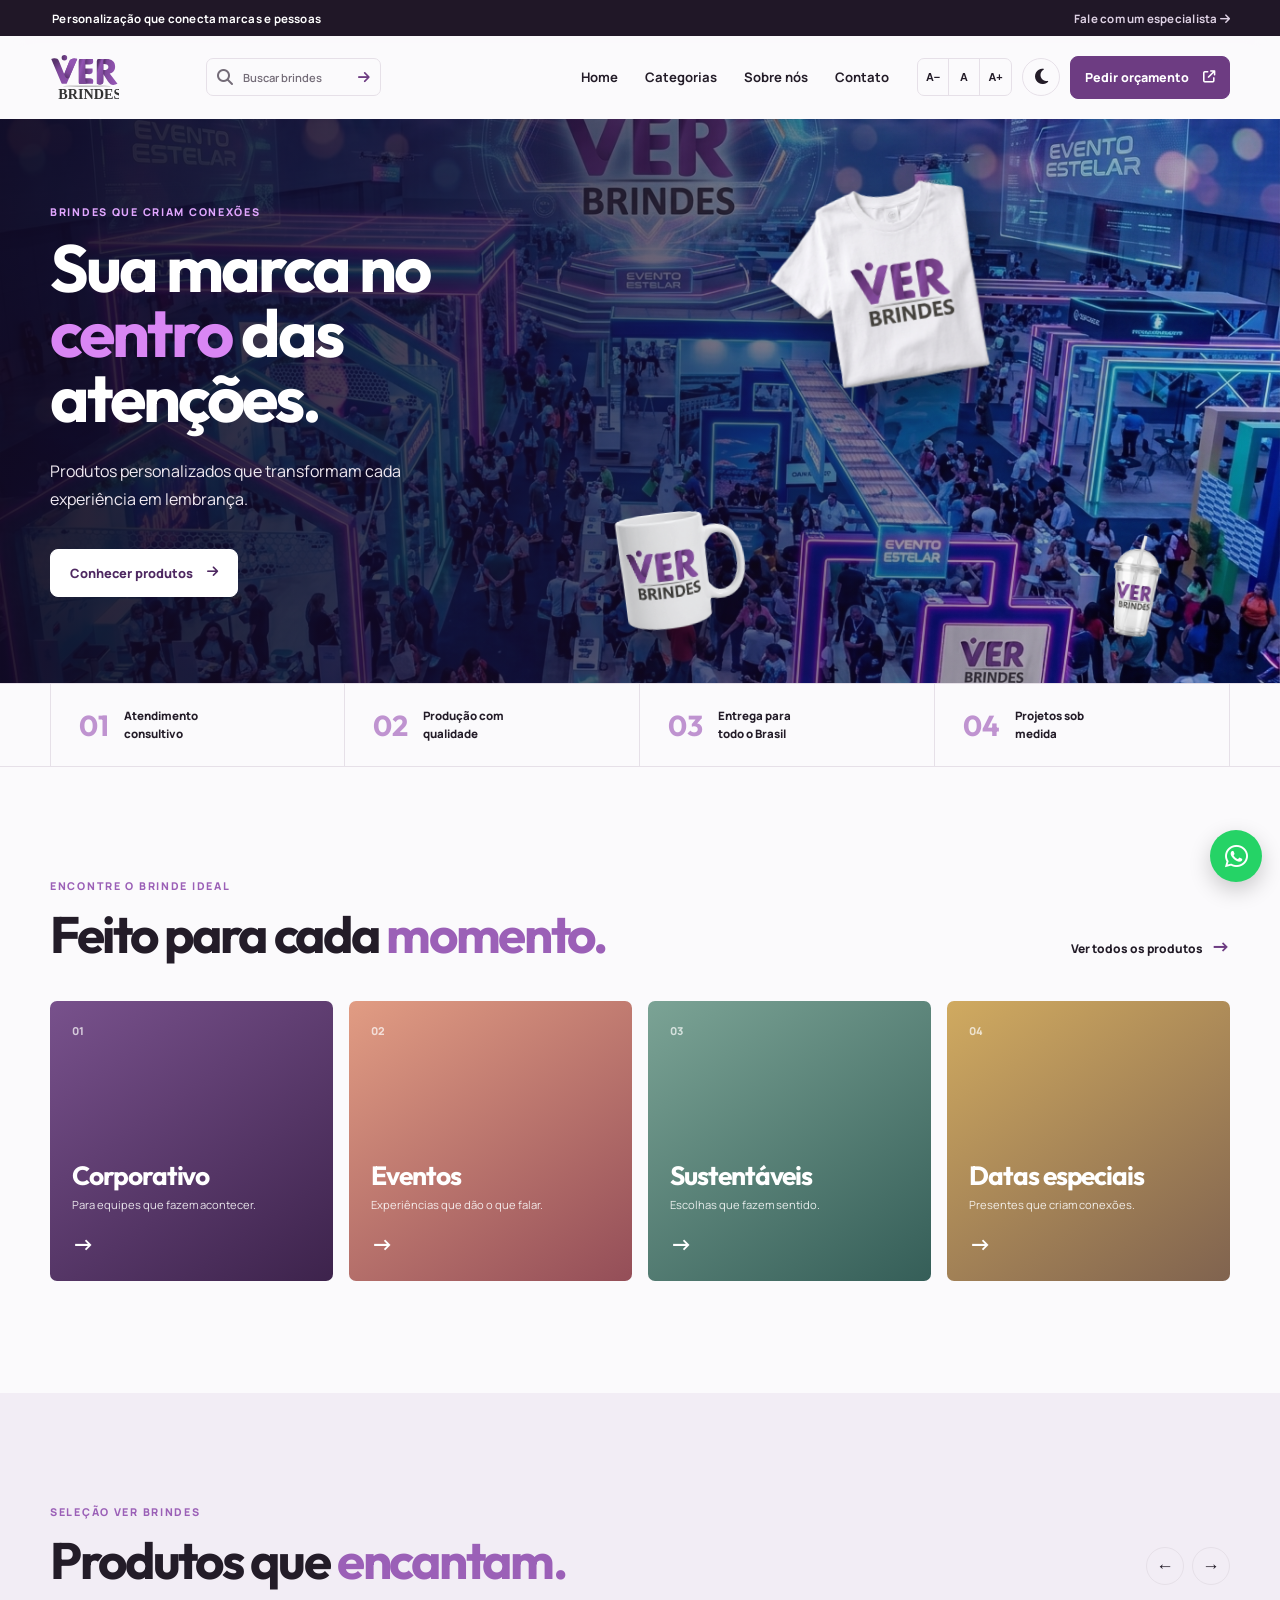
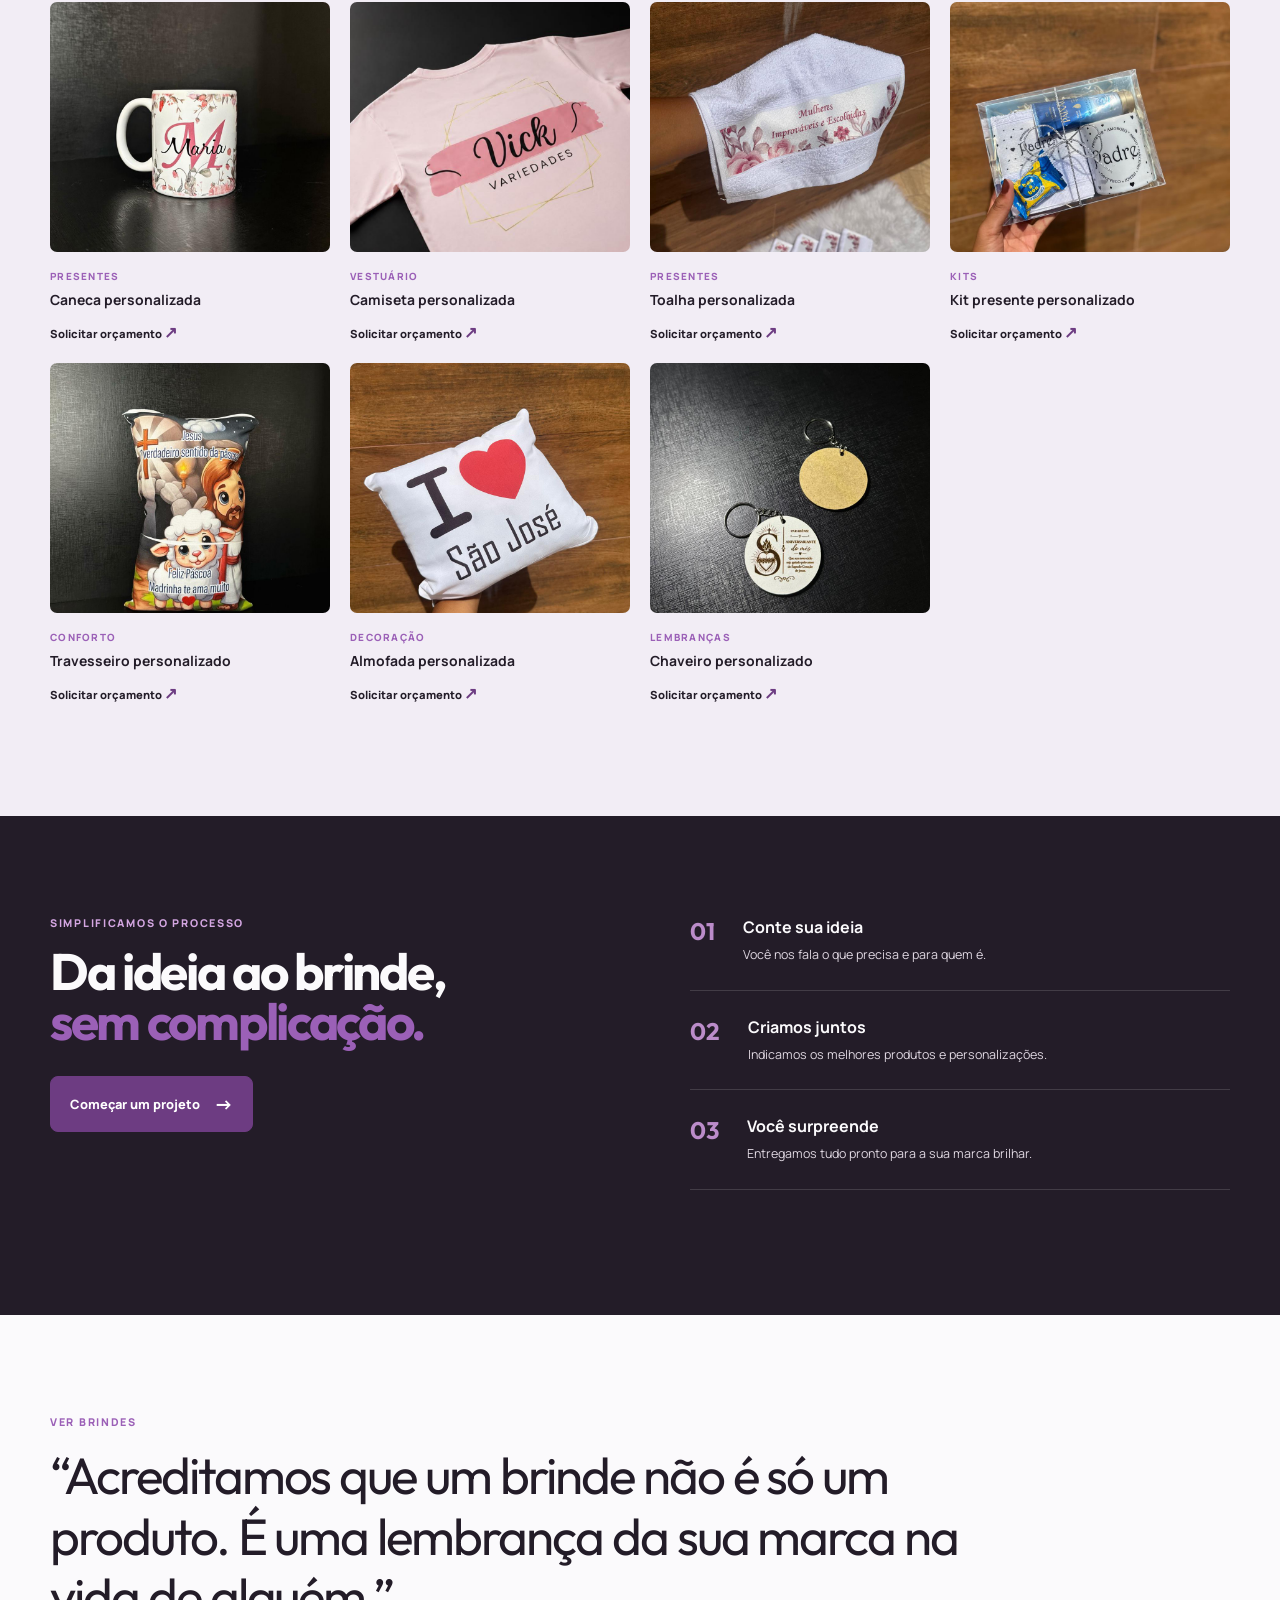
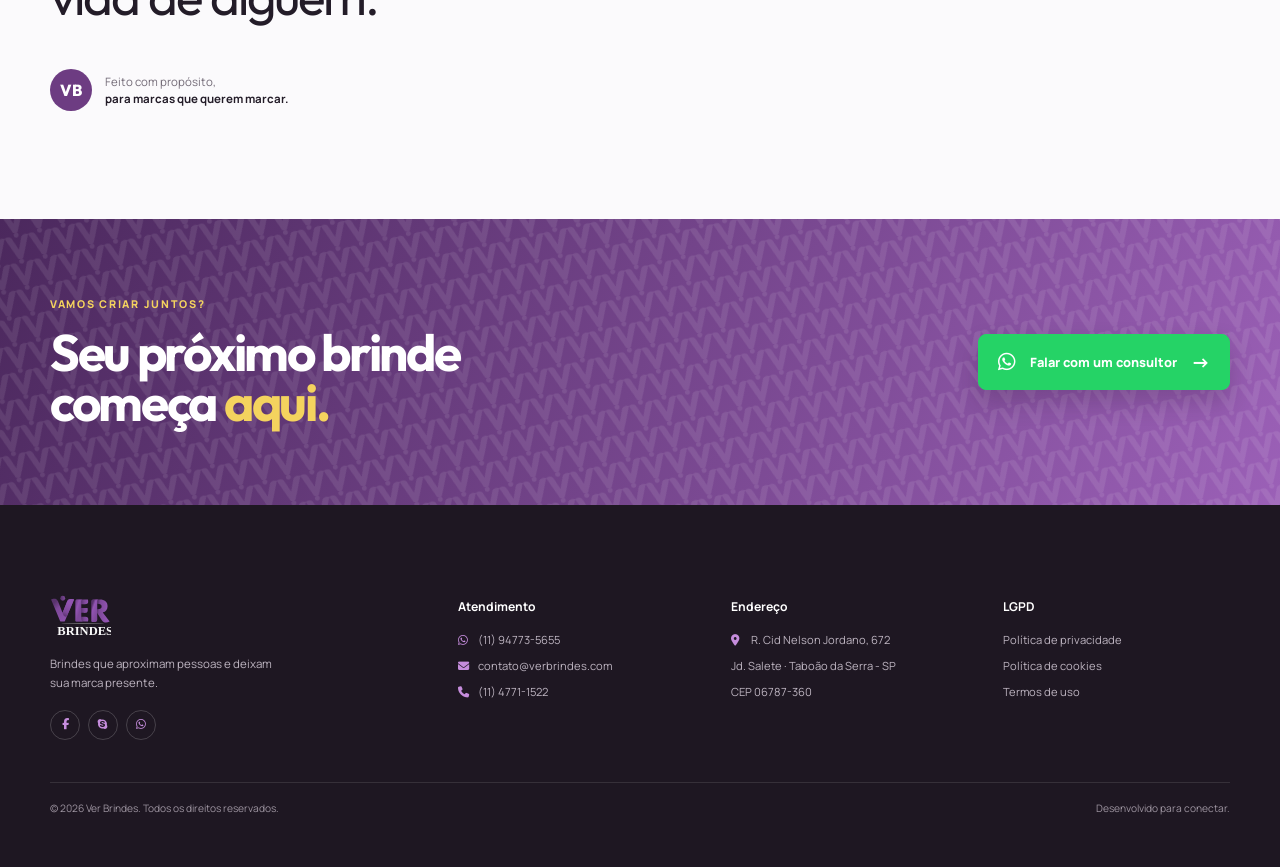
==== commit c827daa4: "Atualizar navegação e páginas do site" ====
--- a/index.html
+++ b/index.html
@@ -16,7 +16,7 @@
   <div class="topbar"><div class="container"><span><i class="fa-solid fa-sparkles"></i> Personalização que conecta marcas e pessoas</span><a href="#">Fale com um especialista <i class="fa-solid fa-arrow-right"></i></a></div></div>
   <header class="header"><div class="container header-inner">
     <a class="brand" href="#" aria-label="Ver Brindes - página inicial"><img class="logo dark-logo" src="assets/logo-light.svg" alt="Ver Brindes"><img class="logo light-logo" src="assets/logo-dark.svg" alt=""></a>
-    <form id="search-form" class="search" role="search"><label class="sr-only" for="search-input">Buscar produtos</label><i class="fa-solid fa-magnifying-glass" aria-hidden="true"></i><input id="search-input" type="search" placeholder="Buscar brindes" autocomplete="off"><button type="submit" aria-label="Buscar"><i class="fa-solid fa-arrow-right"></i></button></form><nav id="nav" class="nav" aria-label="Navegação principal"><a href="#">Categorias</a><a href="#">Destaques</a><a href="#">Como funciona</a><a href="#">Sobre nós</a></nav>
+    <form id="search-form" class="search" role="search"><label class="sr-only" for="search-input">Buscar produtos</label><i class="fa-solid fa-magnifying-glass" aria-hidden="true"></i><input id="search-input" type="search" placeholder="Buscar brindes" autocomplete="off"><button type="submit" aria-label="Buscar"><i class="fa-solid fa-arrow-right"></i></button></form><nav id="nav" class="nav" aria-label="Navegação principal"><a data-page href="index.html">Home</a><a data-page href="category.html">Categorias</a><a data-page href="about.html">Sobre nós</a><a data-page href="contact.html">Contato</a></nav>
     <div class="header-actions"><div class="font-controls" aria-label="Tamanho do texto"><button id="font-minus" type="button" aria-label="Diminuir letras">A−</button><button id="font-reset" type="button" aria-label="Tamanho padrão">A</button><button id="font-plus" type="button" aria-label="Aumentar letras">A+</button></div><button id="theme-toggle" class="round-btn" type="button" aria-label="Alternar modo escuro"><i class="fa-solid fa-moon"></i></button><a class="quote small" href="#">Pedir orçamento <i class="fa-solid fa-arrow-up-right-from-square"></i></a><button id="menu-toggle" class="menu-btn" type="button" aria-label="Abrir menu" aria-expanded="false"><i class="fa-solid fa-bars"></i></button></div>
   </div></header>
   <main id="conteudo">
@@ -36,3 +36,4 @@
   <script src="script.js"></script>
 </body>
 </html>
+
